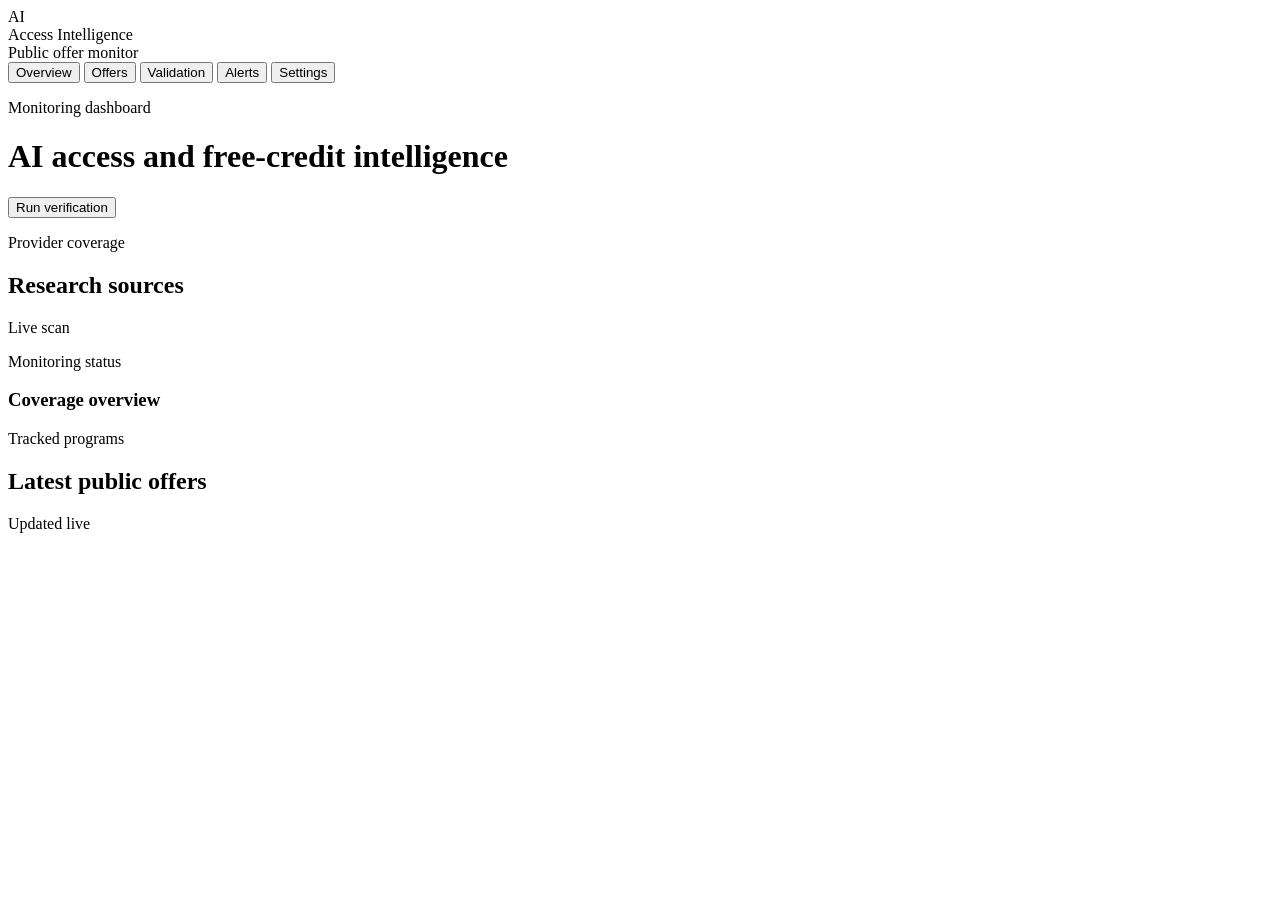
==== app/static/index.html @ 472e3c19 "Initial Verity MVP: research and verification dashboard" ====
<!DOCTYPE html>
<html lang="en">
  <head>
    <meta charset="UTF-8" />
    <meta name="viewport" content="width=device-width, initial-scale=1.0" />
    <title>Access Intelligence</title>
    <link rel="preconnect" href="https://fonts.googleapis.com">
    <link rel="preconnect" href="https://fonts.gstatic.com" crossorigin>
    <link href="https://fonts.googleapis.com/css2?family=Inter:wght@400;500;600;700;800&display=swap" rel="stylesheet">
    <link rel="stylesheet" href="/static/styles.css" />
  </head>
  <body>
    <div class="app-shell">
      <aside class="sidebar">
        <div class="brand-wrap">
          <div class="brand-mark">AI</div>
          <div>
            <div class="brand-name">Access Intelligence</div>
            <div class="brand-sub">Public offer monitor</div>
          </div>
        </div>

        <nav class="nav">
          <button class="nav-item active">Overview</button>
          <button class="nav-item">Offers</button>
          <button class="nav-item">Validation</button>
          <button class="nav-item">Alerts</button>
          <button class="nav-item">Settings</button>
        </nav>
      </aside>

      <main class="main-panel">
        <header class="topbar">
          <div>
            <p class="eyebrow">Monitoring dashboard</p>
            <h1>AI access and free-credit intelligence</h1>
          </div>
          <button class="primary-btn">Run verification</button>
        </header>

        <section class="stats-grid" id="statsGrid"></section>

        <section class="panel split-panel">
          <div>
            <div class="panel-head">
              <div>
                <p class="eyebrow">Provider coverage</p>
                <h2>Research sources</h2>
              </div>
              <span class="pill muted">Live scan</span>
            </div>
            <div id="providersGrid" class="providers-grid"></div>
          </div>

          <div class="research-card">
            <p class="eyebrow">Monitoring status</p>
            <h3 id="researchHeadline">Coverage overview</h3>
            <div id="researchSummary" class="research-summary"></div>
          </div>
        </section>

        <section class="panel">
          <div class="panel-head">
            <div>
              <p class="eyebrow">Tracked programs</p>
              <h2>Latest public offers</h2>
            </div>
            <span class="pill muted">Updated live</span>
          </div>
          <div id="offersGrid" class="offers-grid"></div>
        </section>
      </main>
    </div>

    <script src="/static/app.js"></script>
  </body>
</html>
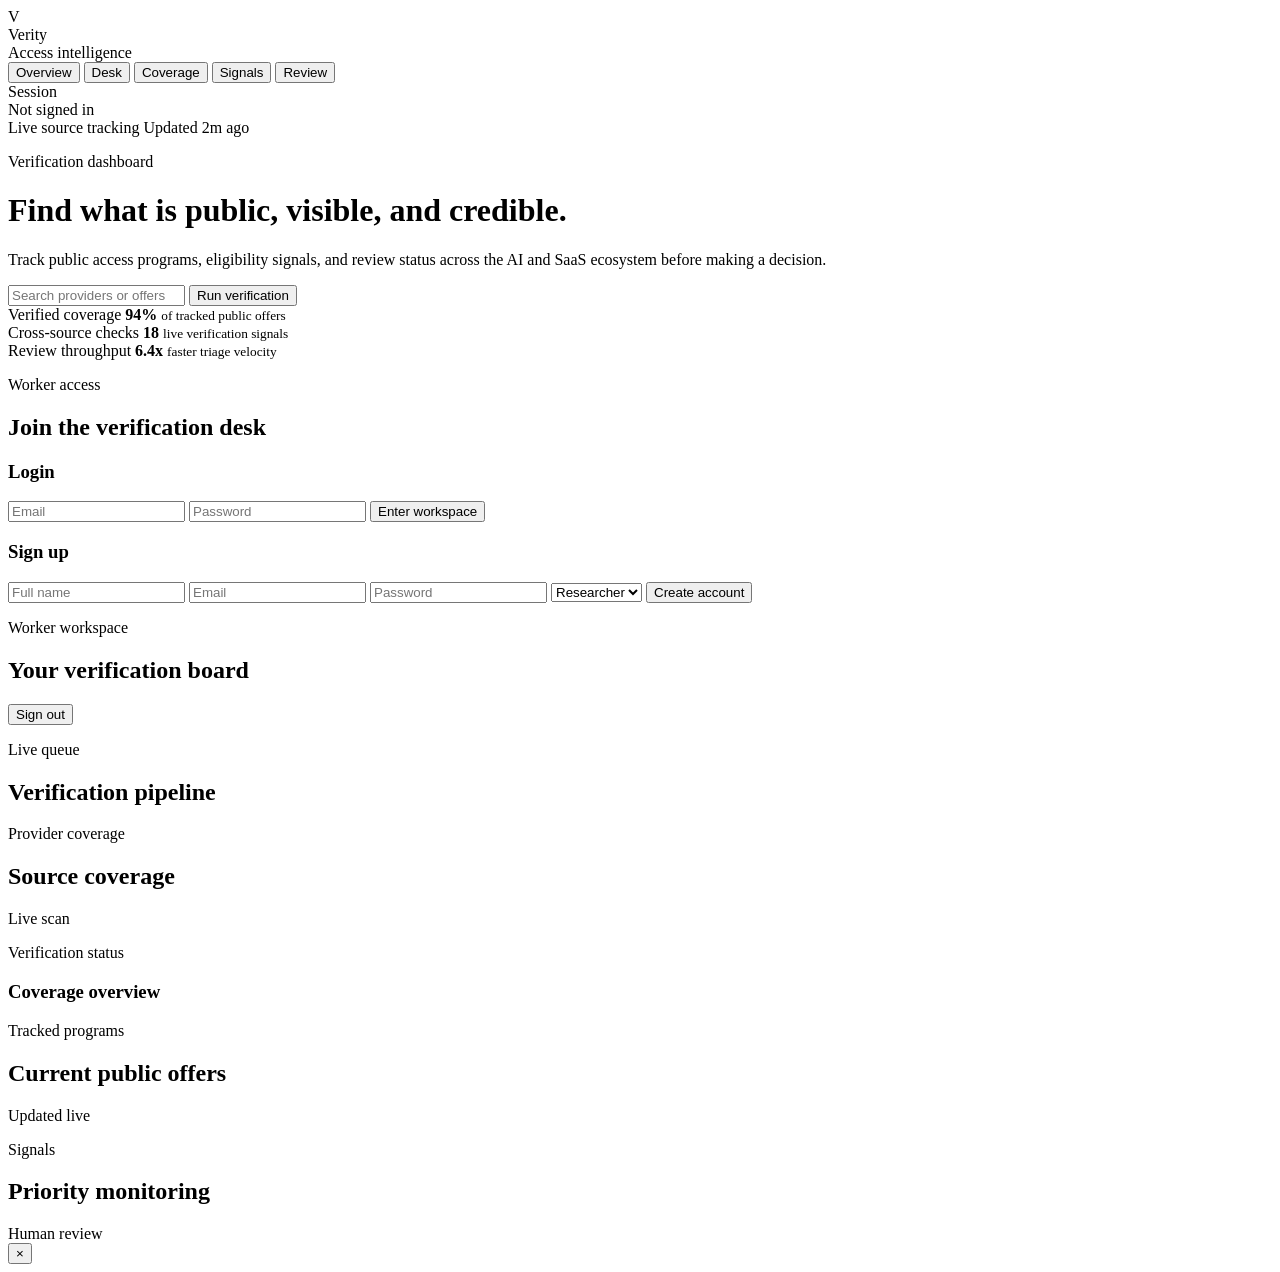
==== commit c980fd6e: "Advance Verity MVP with persistence, premium dashboard, and auth workflows" ====
--- a/app/static/index.html
+++ b/app/static/index.html
@@ -3,40 +3,127 @@
   <head>
     <meta charset="UTF-8" />
     <meta name="viewport" content="width=device-width, initial-scale=1.0" />
-    <title>Access Intelligence</title>
-    <link rel="preconnect" href="https://fonts.googleapis.com">
-    <link rel="preconnect" href="https://fonts.gstatic.com" crossorigin>
-    <link href="https://fonts.googleapis.com/css2?family=Inter:wght@400;500;600;700;800&display=swap" rel="stylesheet">
+    <title>Verity | Public Offer Intelligence</title>
+    <link rel="preconnect" href="https://fonts.googleapis.com" />
+    <link rel="preconnect" href="https://fonts.gstatic.com" crossorigin />
+    <link href="https://fonts.googleapis.com/css2?family=Inter:wght@400;500;600;700;800;900&display=swap" rel="stylesheet" />
     <link rel="stylesheet" href="/static/styles.css" />
   </head>
   <body>
     <div class="app-shell">
       <aside class="sidebar">
         <div class="brand-wrap">
-          <div class="brand-mark">AI</div>
+          <div class="brand-mark">V</div>
           <div>
-            <div class="brand-name">Access Intelligence</div>
-            <div class="brand-sub">Public offer monitor</div>
+            <div class="brand-name">Verity</div>
+            <div class="brand-sub">Access intelligence</div>
           </div>
         </div>
 
-        <nav class="nav">
+        <nav class="nav" aria-label="Sidebar navigation">
           <button class="nav-item active">Overview</button>
-          <button class="nav-item">Offers</button>
-          <button class="nav-item">Validation</button>
-          <button class="nav-item">Alerts</button>
-          <button class="nav-item">Settings</button>
+          <button class="nav-item">Desk</button>
+          <button class="nav-item">Coverage</button>
+          <button class="nav-item">Signals</button>
+          <button class="nav-item">Review</button>
         </nav>
+
+        <div id="authStatus" class="auth-status card-surface">
+          <div class="muted-label">Session</div>
+          <div class="status-pill offline">Not signed in</div>
+        </div>
       </aside>
 
       <main class="main-panel">
         <header class="topbar">
-          <div>
-            <p class="eyebrow">Monitoring dashboard</p>
-            <h1>AI access and free-credit intelligence</h1>
+          <div class="topbar-copy">
+            <div class="topbar-meta">
+              <span class="meta-badge">Live source tracking</span>
+              <span class="meta-badge subtle">Updated 2m ago</span>
+            </div>
+            <p class="eyebrow">Verification dashboard</p>
+            <h1>Find what is public, visible, and credible.</h1>
+            <p class="topbar-subtitle">Track public access programs, eligibility signals, and review status across the AI and SaaS ecosystem before making a decision.</p>
           </div>
-          <button class="primary-btn">Run verification</button>
+          <div class="top-actions">
+            <input id="searchInput" type="text" class="search-input" placeholder="Search providers or offers" />
+            <button id="runCheckBtn" class="primary-btn">Run verification</button>
+          </div>
         </header>
+
+        <section class="hero-strip" aria-label="Platform overview metrics">
+          <article class="hero-stat">
+            <span class="hero-label">Verified coverage</span>
+            <strong>94%</strong>
+            <small>of tracked public offers</small>
+          </article>
+          <article class="hero-stat accent">
+            <span class="hero-label">Cross-source checks</span>
+            <strong>18</strong>
+            <small>live verification signals</small>
+          </article>
+          <article class="hero-stat">
+            <span class="hero-label">Review throughput</span>
+            <strong>6.4x</strong>
+            <small>faster triage velocity</small>
+          </article>
+        </section>
+
+        <section id="authPanel" class="panel auth-panel">
+          <div class="panel-head">
+            <div>
+              <p class="eyebrow">Worker access</p>
+              <h2>Join the verification desk</h2>
+            </div>
+          </div>
+
+          <div class="auth-grid">
+            <form id="loginForm" class="auth-form">
+              <h3>Login</h3>
+              <input type="email" name="email" placeholder="Email" required />
+              <input type="password" name="password" placeholder="Password" required />
+              <button type="submit" class="primary-btn">Enter workspace</button>
+            </form>
+
+            <form id="signupForm" class="auth-form">
+              <h3>Sign up</h3>
+              <input type="text" name="name" placeholder="Full name" required />
+              <input type="email" name="email" placeholder="Email" required />
+              <input type="password" name="password" placeholder="Password" required />
+              <select name="role">
+                <option value="researcher">Researcher</option>
+                <option value="reviewer">Reviewer</option>
+                <option value="analyst">Analyst</option>
+              </select>
+              <button type="submit" class="secondary-btn">Create account</button>
+            </form>
+          </div>
+        </section>
+
+        <section id="workspacePanel" class="workspace-shell hidden">
+          <div class="panel workspace-overview">
+            <div class="panel-head">
+              <div>
+                <p class="eyebrow">Worker workspace</p>
+                <h2 id="workerTitle">Your verification board</h2>
+              </div>
+              <button id="signOutBtn" class="ghost-btn">Sign out</button>
+            </div>
+            <div id="workspaceSummary" class="workspace-summary"></div>
+          </div>
+
+          <div class="panel tasks-panel">
+            <div class="panel-head">
+              <div>
+                <p class="eyebrow">Live queue</p>
+                <h2>Verification pipeline</h2>
+              </div>
+            </div>
+            <div id="taskList" class="task-list"></div>
+          </div>
+        </section>
+
+        <section id="insightsGrid" class="insights-grid"></section>
 
         <section class="stats-grid" id="statsGrid"></section>
 
@@ -45,7 +132,7 @@
             <div class="panel-head">
               <div>
                 <p class="eyebrow">Provider coverage</p>
-                <h2>Research sources</h2>
+                <h2>Source coverage</h2>
               </div>
               <span class="pill muted">Live scan</span>
             </div>
@@ -53,7 +140,7 @@
           </div>
 
           <div class="research-card">
-            <p class="eyebrow">Monitoring status</p>
+            <p class="eyebrow">Verification status</p>
             <h3 id="researchHeadline">Coverage overview</h3>
             <div id="researchSummary" class="research-summary"></div>
           </div>
@@ -63,14 +150,35 @@
           <div class="panel-head">
             <div>
               <p class="eyebrow">Tracked programs</p>
-              <h2>Latest public offers</h2>
+              <h2>Current public offers</h2>
             </div>
             <span class="pill muted">Updated live</span>
           </div>
           <div id="offersGrid" class="offers-grid"></div>
         </section>
+
+        <section class="panel alerts-panel">
+          <div class="panel-head">
+            <div>
+              <p class="eyebrow">Signals</p>
+              <h2>Priority monitoring</h2>
+            </div>
+            <span class="pill muted">Human review</span>
+          </div>
+          <div id="alertsGrid" class="alerts-grid"></div>
+        </section>
       </main>
     </div>
+
+    <div id="providerModal" class="modal hidden" aria-hidden="true">
+      <div class="modal-backdrop" data-close="true"></div>
+      <div class="modal-card" role="dialog" aria-modal="true" aria-labelledby="providerModalTitle">
+        <button type="button" class="modal-close" aria-label="Close provider detail">×</button>
+        <div id="providerModalContent"></div>
+      </div>
+    </div>
+
+    <div id="toast" class="toast hidden" aria-live="polite"></div>
 
     <script src="/static/app.js"></script>
   </body>
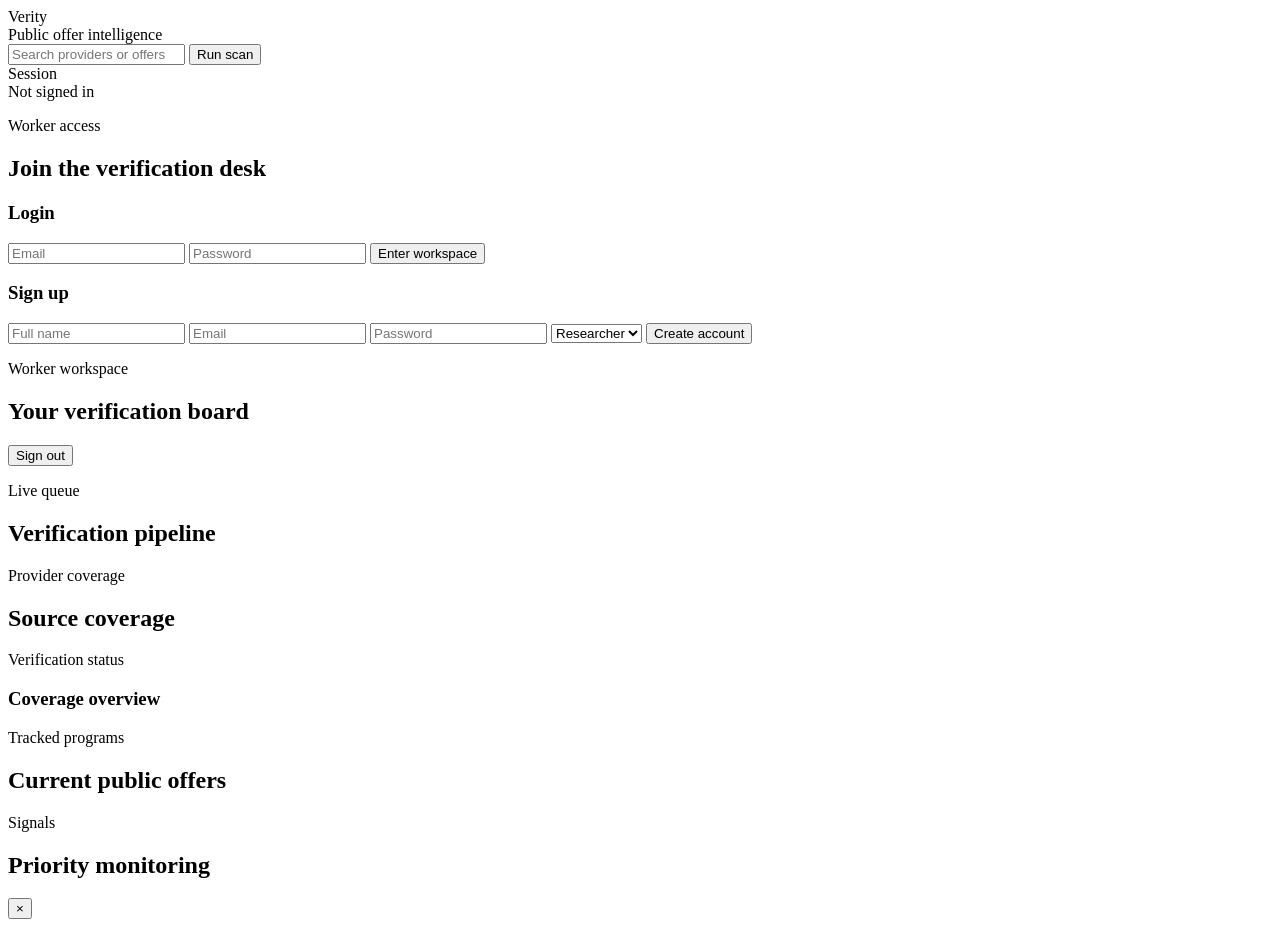
==== commit 83de67b5: "Port premium operator console design into live app" ====
--- a/app/static/index.html
+++ b/app/static/index.html
@@ -6,173 +6,121 @@
     <title>Verity | Public Offer Intelligence</title>
     <link rel="preconnect" href="https://fonts.googleapis.com" />
     <link rel="preconnect" href="https://fonts.gstatic.com" crossorigin />
-    <link href="https://fonts.googleapis.com/css2?family=Inter:wght@400;500;600;700;800;900&display=swap" rel="stylesheet" />
+    <link href="https://fonts.googleapis.com/css2?family=Inter:wght@400;500;600;700&display=swap" rel="stylesheet" />
     <link rel="stylesheet" href="/static/styles.css" />
   </head>
   <body>
-    <div class="app-shell">
-      <aside class="sidebar">
-        <div class="brand-wrap">
-          <div class="brand-mark">V</div>
-          <div>
-            <div class="brand-name">Verity</div>
-            <div class="brand-sub">Access intelligence</div>
-          </div>
+    <div class="console">
+      <header class="top-bar">
+        <div class="brand">
+          <div class="brand-mark">Verity</div>
+          <div class="brand-sub">Public offer intelligence</div>
         </div>
-
-        <nav class="nav" aria-label="Sidebar navigation">
-          <button class="nav-item active">Overview</button>
-          <button class="nav-item">Desk</button>
-          <button class="nav-item">Coverage</button>
-          <button class="nav-item">Signals</button>
-          <button class="nav-item">Review</button>
-        </nav>
-
-        <div id="authStatus" class="auth-status card-surface">
+        <div class="top-actions">
+          <input id="searchInput" class="search" type="text" placeholder="Search providers or offers" />
+          <button id="runCheckBtn" class="btn btn-primary">Run scan</button>
+        </div>
+        <div id="authStatus" class="auth-status">
           <div class="muted-label">Session</div>
           <div class="status-pill offline">Not signed in</div>
         </div>
-      </aside>
+      </header>
 
-      <main class="main-panel">
-        <header class="topbar">
-          <div class="topbar-copy">
-            <div class="topbar-meta">
-              <span class="meta-badge">Live source tracking</span>
-              <span class="meta-badge subtle">Updated 2m ago</span>
-            </div>
-            <p class="eyebrow">Verification dashboard</p>
-            <h1>Find what is public, visible, and credible.</h1>
-            <p class="topbar-subtitle">Track public access programs, eligibility signals, and review status across the AI and SaaS ecosystem before making a decision.</p>
+      <section id="authPanel" class="panel auth-panel">
+        <div class="panel-head">
+          <div>
+            <p class="eyebrow">Worker access</p>
+            <h2>Join the verification desk</h2>
           </div>
-          <div class="top-actions">
-            <input id="searchInput" type="text" class="search-input" placeholder="Search providers or offers" />
-            <button id="runCheckBtn" class="primary-btn">Run verification</button>
-          </div>
-        </header>
+        </div>
+        <div class="auth-grid">
+          <form id="loginForm" class="auth-form">
+            <h3>Login</h3>
+            <input type="email" name="email" placeholder="Email" required />
+            <input type="password" name="password" placeholder="Password" required />
+            <button type="submit" class="btn btn-primary">Enter workspace</button>
+          </form>
+          <form id="signupForm" class="auth-form">
+            <h3>Sign up</h3>
+            <input type="text" name="name" placeholder="Full name" required />
+            <input type="email" name="email" placeholder="Email" required />
+            <input type="password" name="password" placeholder="Password" required />
+            <select name="role">
+              <option value="researcher">Researcher</option>
+              <option value="reviewer">Reviewer</option>
+              <option value="analyst">Analyst</option>
+            </select>
+            <button type="submit" class="btn btn-secondary">Create account</button>
+          </form>
+        </div>
+      </section>
 
-        <section class="hero-strip" aria-label="Platform overview metrics">
-          <article class="hero-stat">
-            <span class="hero-label">Verified coverage</span>
-            <strong>94%</strong>
-            <small>of tracked public offers</small>
-          </article>
-          <article class="hero-stat accent">
-            <span class="hero-label">Cross-source checks</span>
-            <strong>18</strong>
-            <small>live verification signals</small>
-          </article>
-          <article class="hero-stat">
-            <span class="hero-label">Review throughput</span>
-            <strong>6.4x</strong>
-            <small>faster triage velocity</small>
-          </article>
-        </section>
-
-        <section id="authPanel" class="panel auth-panel">
+      <section id="workspacePanel" class="workspace-shell hidden">
+        <div class="panel workspace-overview">
           <div class="panel-head">
             <div>
-              <p class="eyebrow">Worker access</p>
-              <h2>Join the verification desk</h2>
+              <p class="eyebrow">Worker workspace</p>
+              <h2 id="workerTitle">Your verification board</h2>
+            </div>
+            <button id="signOutBtn" class="btn btn-ghost">Sign out</button>
+          </div>
+          <div id="workspaceSummary" class="workspace-summary"></div>
+        </div>
+        <div class="panel tasks-panel">
+          <div class="panel-head">
+            <div>
+              <p class="eyebrow">Live queue</p>
+              <h2>Verification pipeline</h2>
             </div>
           </div>
+          <div id="taskList" class="task-list"></div>
+        </div>
+      </section>
 
-          <div class="auth-grid">
-            <form id="loginForm" class="auth-form">
-              <h3>Login</h3>
-              <input type="email" name="email" placeholder="Email" required />
-              <input type="password" name="password" placeholder="Password" required />
-              <button type="submit" class="primary-btn">Enter workspace</button>
-            </form>
+      <section id="insightsGrid" class="insights-grid"></section>
+      <section id="statsGrid" class="stats-grid"></section>
 
-            <form id="signupForm" class="auth-form">
-              <h3>Sign up</h3>
-              <input type="text" name="name" placeholder="Full name" required />
-              <input type="email" name="email" placeholder="Email" required />
-              <input type="password" name="password" placeholder="Password" required />
-              <select name="role">
-                <option value="researcher">Researcher</option>
-                <option value="reviewer">Reviewer</option>
-                <option value="analyst">Analyst</option>
-              </select>
-              <button type="submit" class="secondary-btn">Create account</button>
-            </form>
-          </div>
-        </section>
-
-        <section id="workspacePanel" class="workspace-shell hidden">
-          <div class="panel workspace-overview">
-            <div class="panel-head">
-              <div>
-                <p class="eyebrow">Worker workspace</p>
-                <h2 id="workerTitle">Your verification board</h2>
-              </div>
-              <button id="signOutBtn" class="ghost-btn">Sign out</button>
-            </div>
-            <div id="workspaceSummary" class="workspace-summary"></div>
-          </div>
-
-          <div class="panel tasks-panel">
-            <div class="panel-head">
-              <div>
-                <p class="eyebrow">Live queue</p>
-                <h2>Verification pipeline</h2>
-              </div>
-            </div>
-            <div id="taskList" class="task-list"></div>
-          </div>
-        </section>
-
-        <section id="insightsGrid" class="insights-grid"></section>
-
-        <section class="stats-grid" id="statsGrid"></section>
-
-        <section class="panel split-panel">
-          <div>
-            <div class="panel-head">
-              <div>
-                <p class="eyebrow">Provider coverage</p>
-                <h2>Source coverage</h2>
-              </div>
-              <span class="pill muted">Live scan</span>
-            </div>
-            <div id="providersGrid" class="providers-grid"></div>
-          </div>
-
-          <div class="research-card">
-            <p class="eyebrow">Verification status</p>
-            <h3 id="researchHeadline">Coverage overview</h3>
-            <div id="researchSummary" class="research-summary"></div>
-          </div>
-        </section>
-
-        <section class="panel">
+      <section class="panel split-panel">
+        <div>
           <div class="panel-head">
             <div>
-              <p class="eyebrow">Tracked programs</p>
-              <h2>Current public offers</h2>
+              <p class="eyebrow">Provider coverage</p>
+              <h2>Source coverage</h2>
             </div>
-            <span class="pill muted">Updated live</span>
           </div>
-          <div id="offersGrid" class="offers-grid"></div>
-        </section>
+          <div id="providersGrid" class="providers-grid"></div>
+        </div>
+        <div class="research-card">
+          <p class="eyebrow">Verification status</p>
+          <h3>Coverage overview</h3>
+          <div id="researchSummary" class="research-summary"></div>
+        </div>
+      </section>
 
-        <section class="panel alerts-panel">
-          <div class="panel-head">
-            <div>
-              <p class="eyebrow">Signals</p>
-              <h2>Priority monitoring</h2>
-            </div>
-            <span class="pill muted">Human review</span>
+      <section class="panel">
+        <div class="panel-head">
+          <div>
+            <p class="eyebrow">Tracked programs</p>
+            <h2>Current public offers</h2>
           </div>
-          <div id="alertsGrid" class="alerts-grid"></div>
-        </section>
-      </main>
+        </div>
+        <div id="offersGrid" class="offers-grid"></div>
+      </section>
+
+      <section class="panel alerts-panel">
+        <div class="panel-head">
+          <div>
+            <p class="eyebrow">Signals</p>
+            <h2>Priority monitoring</h2>
+          </div>
+        </div>
+        <div id="alertsGrid" class="alerts-grid"></div>
+      </section>
     </div>
 
     <div id="providerModal" class="modal hidden" aria-hidden="true">
       <div class="modal-backdrop" data-close="true"></div>
-      <div class="modal-card" role="dialog" aria-modal="true" aria-labelledby="providerModalTitle">
+      <div class="modal-card" role="dialog" aria-modal="true">
         <button type="button" class="modal-close" aria-label="Close provider detail">×</button>
         <div id="providerModalContent"></div>
       </div>
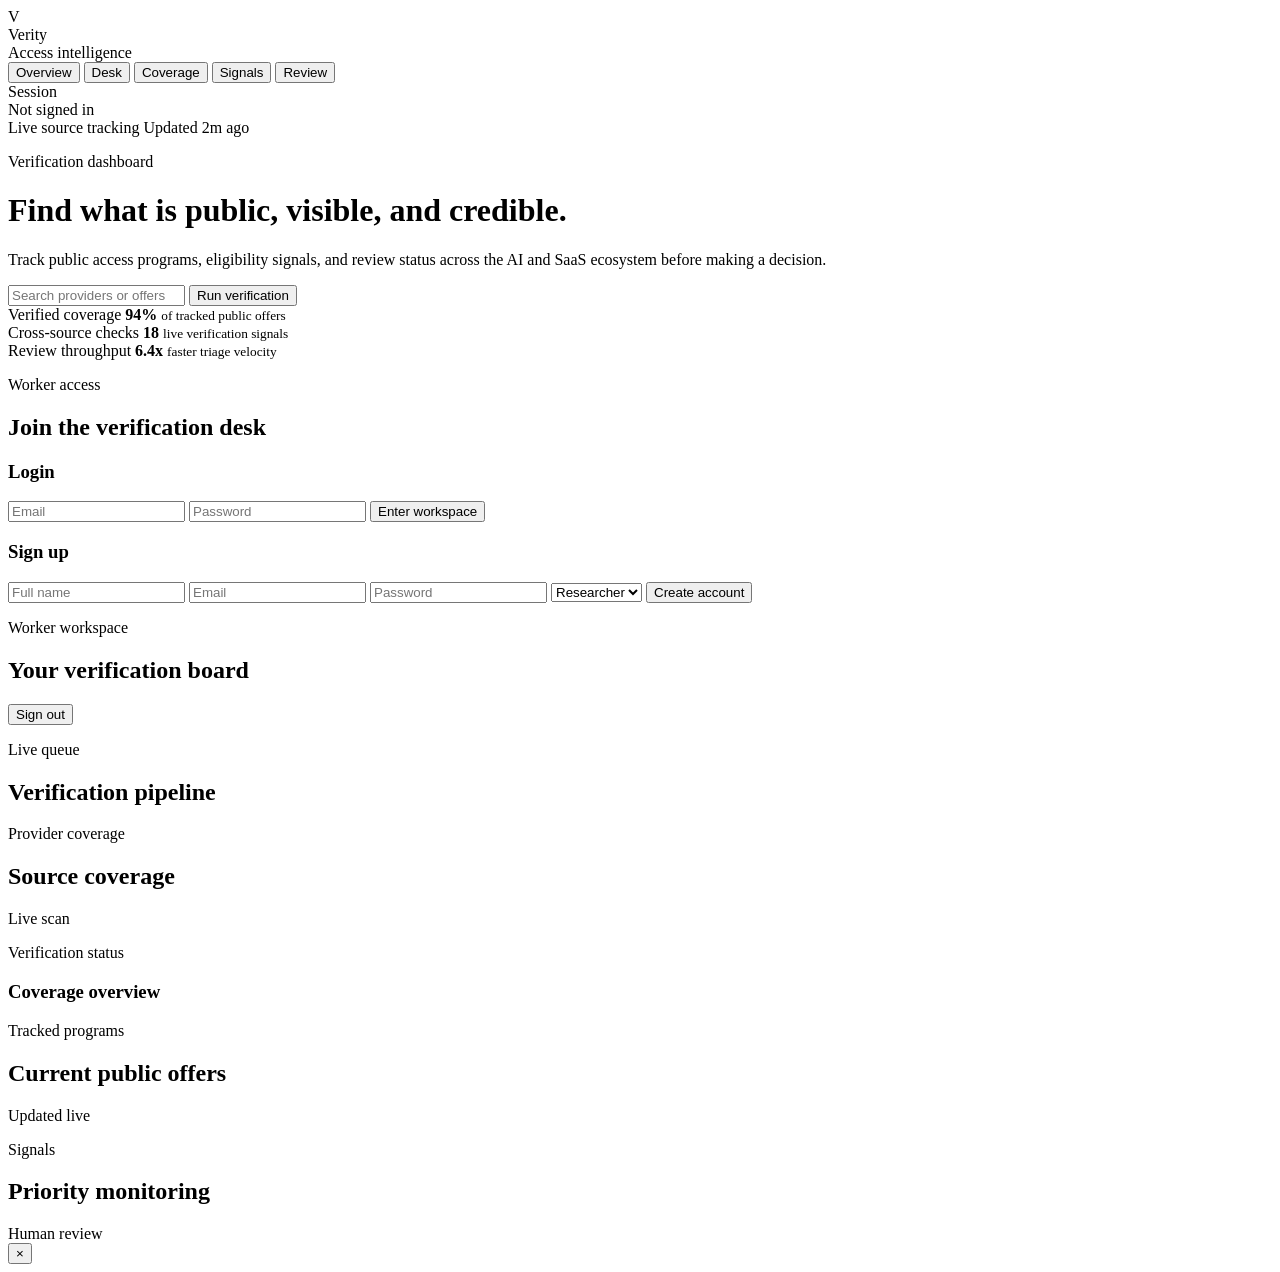
==== commit 7da24e80: "Restore stable dashboard layout" ====
--- a/app/static/index.html
+++ b/app/static/index.html
@@ -6,121 +6,173 @@
     <title>Verity | Public Offer Intelligence</title>
     <link rel="preconnect" href="https://fonts.googleapis.com" />
     <link rel="preconnect" href="https://fonts.gstatic.com" crossorigin />
-    <link href="https://fonts.googleapis.com/css2?family=Inter:wght@400;500;600;700&display=swap" rel="stylesheet" />
+    <link href="https://fonts.googleapis.com/css2?family=Inter:wght@400;500;600;700;800;900&display=swap" rel="stylesheet" />
     <link rel="stylesheet" href="/static/styles.css" />
   </head>
   <body>
-    <div class="console">
-      <header class="top-bar">
-        <div class="brand">
-          <div class="brand-mark">Verity</div>
-          <div class="brand-sub">Public offer intelligence</div>
+    <div class="app-shell">
+      <aside class="sidebar">
+        <div class="brand-wrap">
+          <div class="brand-mark">V</div>
+          <div>
+            <div class="brand-name">Verity</div>
+            <div class="brand-sub">Access intelligence</div>
+          </div>
         </div>
-        <div class="top-actions">
-          <input id="searchInput" class="search" type="text" placeholder="Search providers or offers" />
-          <button id="runCheckBtn" class="btn btn-primary">Run scan</button>
-        </div>
-        <div id="authStatus" class="auth-status">
+
+        <nav class="nav" aria-label="Sidebar navigation">
+          <button class="nav-item active">Overview</button>
+          <button class="nav-item">Desk</button>
+          <button class="nav-item">Coverage</button>
+          <button class="nav-item">Signals</button>
+          <button class="nav-item">Review</button>
+        </nav>
+
+        <div id="authStatus" class="auth-status card-surface">
           <div class="muted-label">Session</div>
           <div class="status-pill offline">Not signed in</div>
         </div>
-      </header>
+      </aside>
 
-      <section id="authPanel" class="panel auth-panel">
-        <div class="panel-head">
-          <div>
-            <p class="eyebrow">Worker access</p>
-            <h2>Join the verification desk</h2>
+      <main class="main-panel">
+        <header class="topbar">
+          <div class="topbar-copy">
+            <div class="topbar-meta">
+              <span class="meta-badge">Live source tracking</span>
+              <span class="meta-badge subtle">Updated 2m ago</span>
+            </div>
+            <p class="eyebrow">Verification dashboard</p>
+            <h1>Find what is public, visible, and credible.</h1>
+            <p class="topbar-subtitle">Track public access programs, eligibility signals, and review status across the AI and SaaS ecosystem before making a decision.</p>
           </div>
-        </div>
-        <div class="auth-grid">
-          <form id="loginForm" class="auth-form">
-            <h3>Login</h3>
-            <input type="email" name="email" placeholder="Email" required />
-            <input type="password" name="password" placeholder="Password" required />
-            <button type="submit" class="btn btn-primary">Enter workspace</button>
-          </form>
-          <form id="signupForm" class="auth-form">
-            <h3>Sign up</h3>
-            <input type="text" name="name" placeholder="Full name" required />
-            <input type="email" name="email" placeholder="Email" required />
-            <input type="password" name="password" placeholder="Password" required />
-            <select name="role">
-              <option value="researcher">Researcher</option>
-              <option value="reviewer">Reviewer</option>
-              <option value="analyst">Analyst</option>
-            </select>
-            <button type="submit" class="btn btn-secondary">Create account</button>
-          </form>
-        </div>
-      </section>
+          <div class="top-actions">
+            <input id="searchInput" type="text" class="search-input" placeholder="Search providers or offers" />
+            <button id="runCheckBtn" class="primary-btn">Run verification</button>
+          </div>
+        </header>
 
-      <section id="workspacePanel" class="workspace-shell hidden">
-        <div class="panel workspace-overview">
+        <section class="hero-strip" aria-label="Platform overview metrics">
+          <article class="hero-stat">
+            <span class="hero-label">Verified coverage</span>
+            <strong>94%</strong>
+            <small>of tracked public offers</small>
+          </article>
+          <article class="hero-stat accent">
+            <span class="hero-label">Cross-source checks</span>
+            <strong>18</strong>
+            <small>live verification signals</small>
+          </article>
+          <article class="hero-stat">
+            <span class="hero-label">Review throughput</span>
+            <strong>6.4x</strong>
+            <small>faster triage velocity</small>
+          </article>
+        </section>
+
+        <section id="authPanel" class="panel auth-panel">
           <div class="panel-head">
             <div>
-              <p class="eyebrow">Worker workspace</p>
-              <h2 id="workerTitle">Your verification board</h2>
+              <p class="eyebrow">Worker access</p>
+              <h2>Join the verification desk</h2>
             </div>
-            <button id="signOutBtn" class="btn btn-ghost">Sign out</button>
           </div>
-          <div id="workspaceSummary" class="workspace-summary"></div>
-        </div>
-        <div class="panel tasks-panel">
+
+          <div class="auth-grid">
+            <form id="loginForm" class="auth-form">
+              <h3>Login</h3>
+              <input type="email" name="email" placeholder="Email" required />
+              <input type="password" name="password" placeholder="Password" required />
+              <button type="submit" class="primary-btn">Enter workspace</button>
+            </form>
+
+            <form id="signupForm" class="auth-form">
+              <h3>Sign up</h3>
+              <input type="text" name="name" placeholder="Full name" required />
+              <input type="email" name="email" placeholder="Email" required />
+              <input type="password" name="password" placeholder="Password" required />
+              <select name="role">
+                <option value="researcher">Researcher</option>
+                <option value="reviewer">Reviewer</option>
+                <option value="analyst">Analyst</option>
+              </select>
+              <button type="submit" class="secondary-btn">Create account</button>
+            </form>
+          </div>
+        </section>
+
+        <section id="workspacePanel" class="workspace-shell hidden">
+          <div class="panel workspace-overview">
+            <div class="panel-head">
+              <div>
+                <p class="eyebrow">Worker workspace</p>
+                <h2 id="workerTitle">Your verification board</h2>
+              </div>
+              <button id="signOutBtn" class="ghost-btn">Sign out</button>
+            </div>
+            <div id="workspaceSummary" class="workspace-summary"></div>
+          </div>
+
+          <div class="panel tasks-panel">
+            <div class="panel-head">
+              <div>
+                <p class="eyebrow">Live queue</p>
+                <h2>Verification pipeline</h2>
+              </div>
+            </div>
+            <div id="taskList" class="task-list"></div>
+          </div>
+        </section>
+
+        <section id="insightsGrid" class="insights-grid"></section>
+
+        <section class="stats-grid" id="statsGrid"></section>
+
+        <section class="panel split-panel">
+          <div>
+            <div class="panel-head">
+              <div>
+                <p class="eyebrow">Provider coverage</p>
+                <h2>Source coverage</h2>
+              </div>
+              <span class="pill muted">Live scan</span>
+            </div>
+            <div id="providersGrid" class="providers-grid"></div>
+          </div>
+
+          <div class="research-card">
+            <p class="eyebrow">Verification status</p>
+            <h3 id="researchHeadline">Coverage overview</h3>
+            <div id="researchSummary" class="research-summary"></div>
+          </div>
+        </section>
+
+        <section class="panel">
           <div class="panel-head">
             <div>
-              <p class="eyebrow">Live queue</p>
-              <h2>Verification pipeline</h2>
+              <p class="eyebrow">Tracked programs</p>
+              <h2>Current public offers</h2>
             </div>
+            <span class="pill muted">Updated live</span>
           </div>
-          <div id="taskList" class="task-list"></div>
-        </div>
-      </section>
+          <div id="offersGrid" class="offers-grid"></div>
+        </section>
 
-      <section id="insightsGrid" class="insights-grid"></section>
-      <section id="statsGrid" class="stats-grid"></section>
-
-      <section class="panel split-panel">
-        <div>
+        <section class="panel alerts-panel">
           <div class="panel-head">
             <div>
-              <p class="eyebrow">Provider coverage</p>
-              <h2>Source coverage</h2>
+              <p class="eyebrow">Signals</p>
+              <h2>Priority monitoring</h2>
             </div>
+            <span class="pill muted">Human review</span>
           </div>
-          <div id="providersGrid" class="providers-grid"></div>
-        </div>
-        <div class="research-card">
-          <p class="eyebrow">Verification status</p>
-          <h3>Coverage overview</h3>
-          <div id="researchSummary" class="research-summary"></div>
-        </div>
-      </section>
-
-      <section class="panel">
-        <div class="panel-head">
-          <div>
-            <p class="eyebrow">Tracked programs</p>
-            <h2>Current public offers</h2>
-          </div>
-        </div>
-        <div id="offersGrid" class="offers-grid"></div>
-      </section>
-
-      <section class="panel alerts-panel">
-        <div class="panel-head">
-          <div>
-            <p class="eyebrow">Signals</p>
-            <h2>Priority monitoring</h2>
-          </div>
-        </div>
-        <div id="alertsGrid" class="alerts-grid"></div>
-      </section>
+          <div id="alertsGrid" class="alerts-grid"></div>
+        </section>
+      </main>
     </div>
 
     <div id="providerModal" class="modal hidden" aria-hidden="true">
       <div class="modal-backdrop" data-close="true"></div>
-      <div class="modal-card" role="dialog" aria-modal="true">
+      <div class="modal-card" role="dialog" aria-modal="true" aria-labelledby="providerModalTitle">
         <button type="button" class="modal-close" aria-label="Close provider detail">×</button>
         <div id="providerModalContent"></div>
       </div>
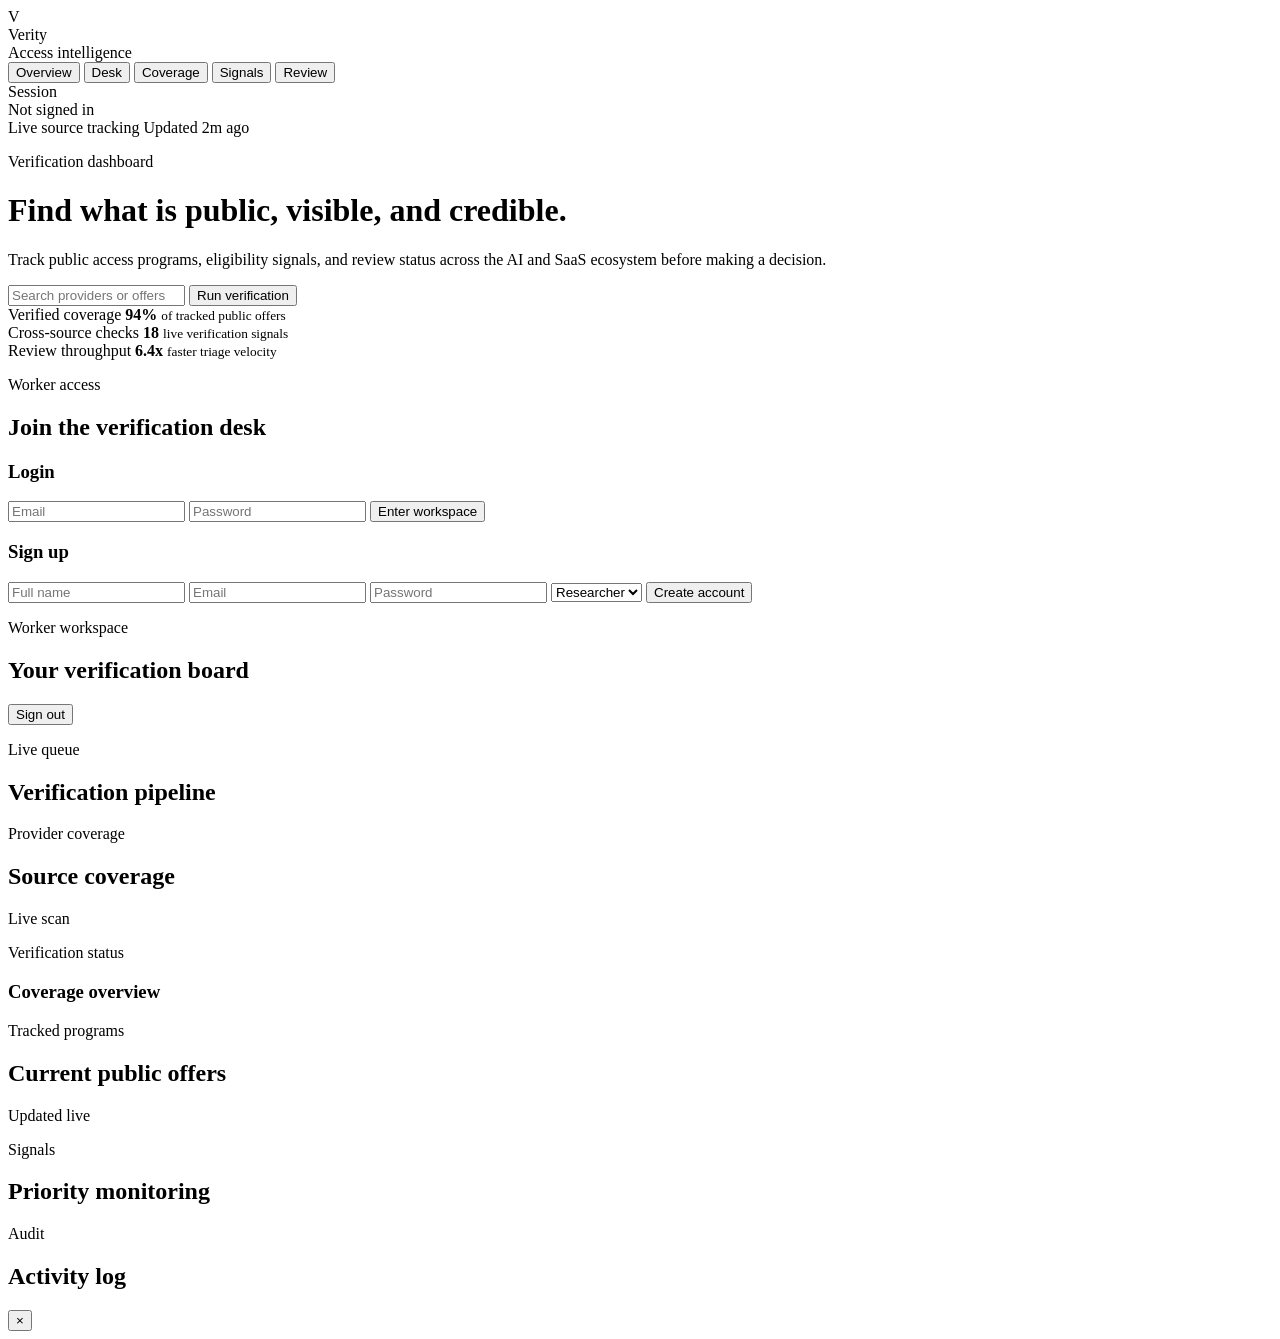
==== commit 6c6d6a46: "Add activity log section to dashboard" ====
--- a/app/static/index.html
+++ b/app/static/index.html
@@ -157,16 +157,25 @@
           <div id="offersGrid" class="offers-grid"></div>
         </section>
 
-        <section class="panel alerts-panel">
-          <div class="panel-head">
-            <div>
-              <p class="eyebrow">Signals</p>
-              <h2>Priority monitoring</h2>
-            </div>
-            <span class="pill muted">Human review</span>
+      <section class="panel alerts-panel">
+        <div class="panel-head">
+          <div>
+            <p class="eyebrow">Signals</p>
+            <h2>Priority monitoring</h2>
           </div>
-          <div id="alertsGrid" class="alerts-grid"></div>
-        </section>
+        </div>
+        <div id="alertsGrid" class="alerts-grid"></div>
+      </section>
+
+      <section class="panel">
+        <div class="panel-head">
+          <div>
+            <p class="eyebrow">Audit</p>
+            <h2>Activity log</h2>
+          </div>
+        </div>
+        <div id="logsGrid" class="alerts-grid"></div>
+      </section>
       </main>
     </div>
 
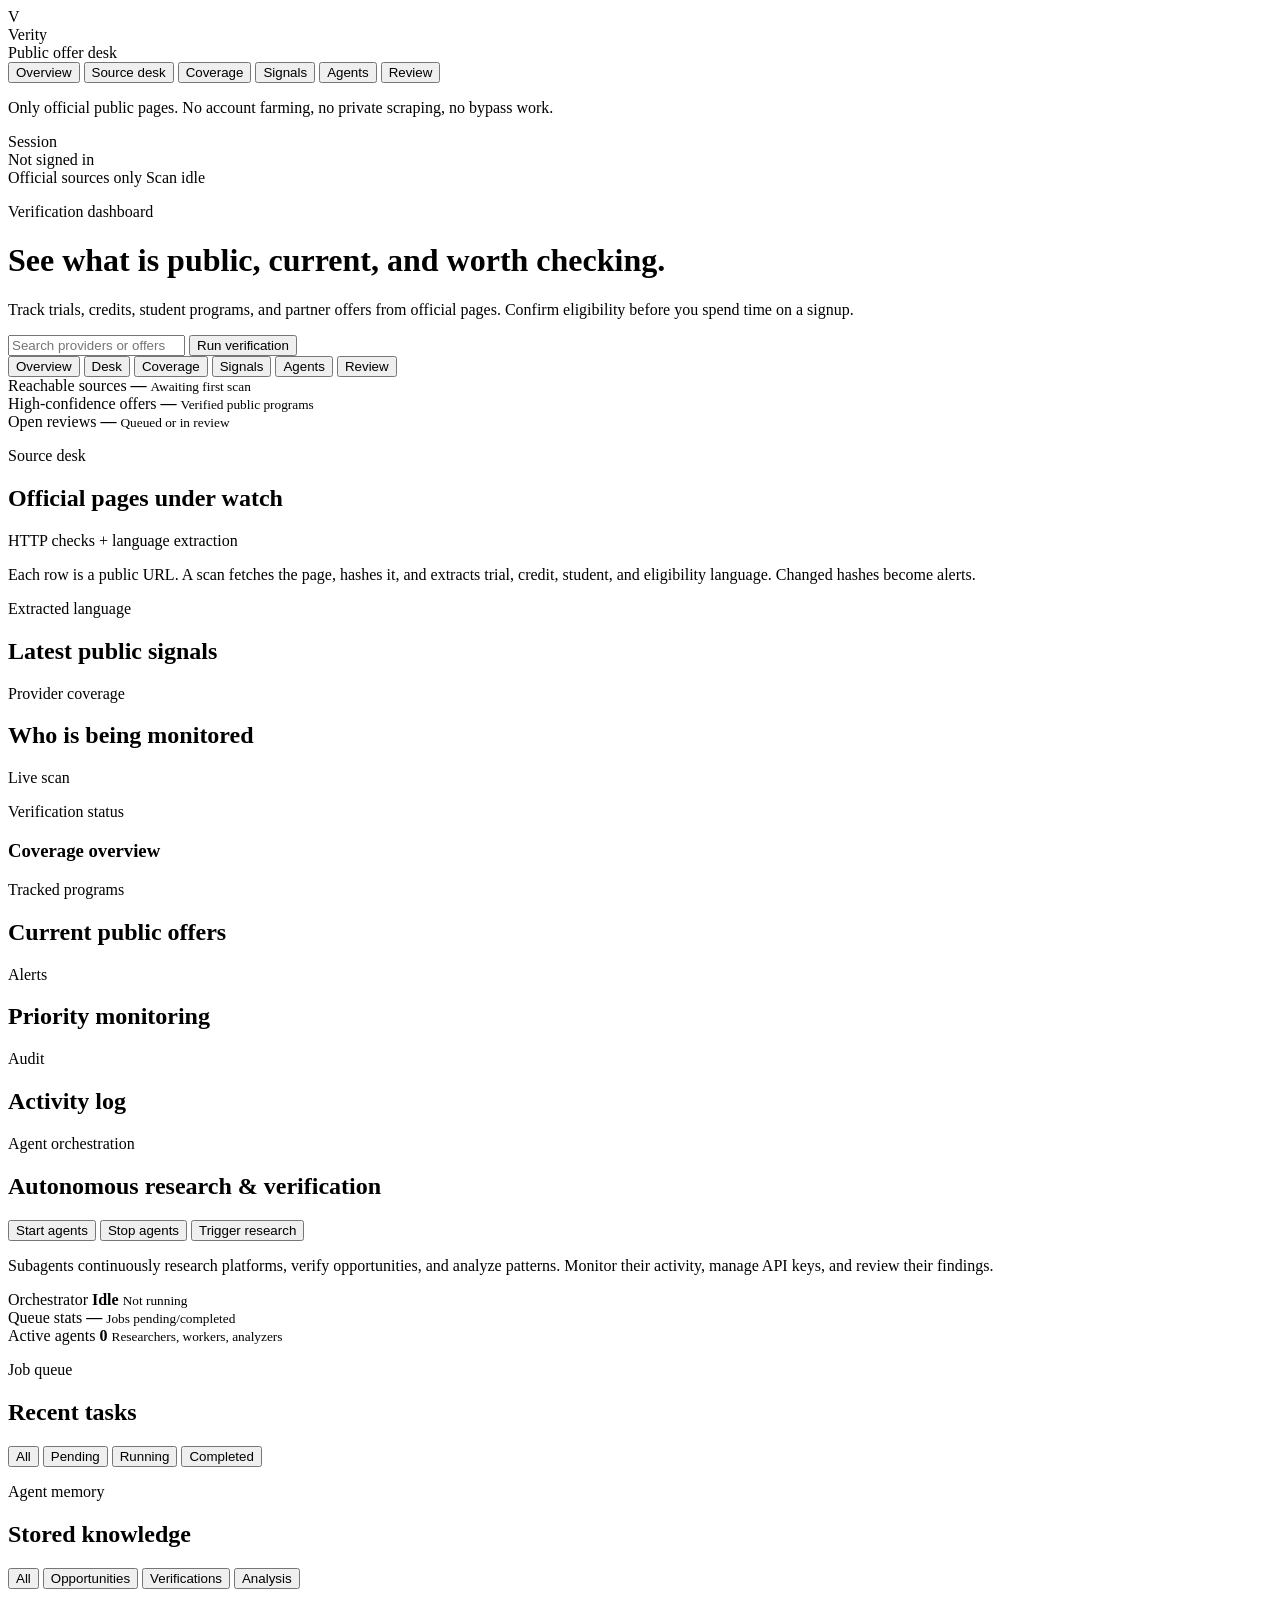
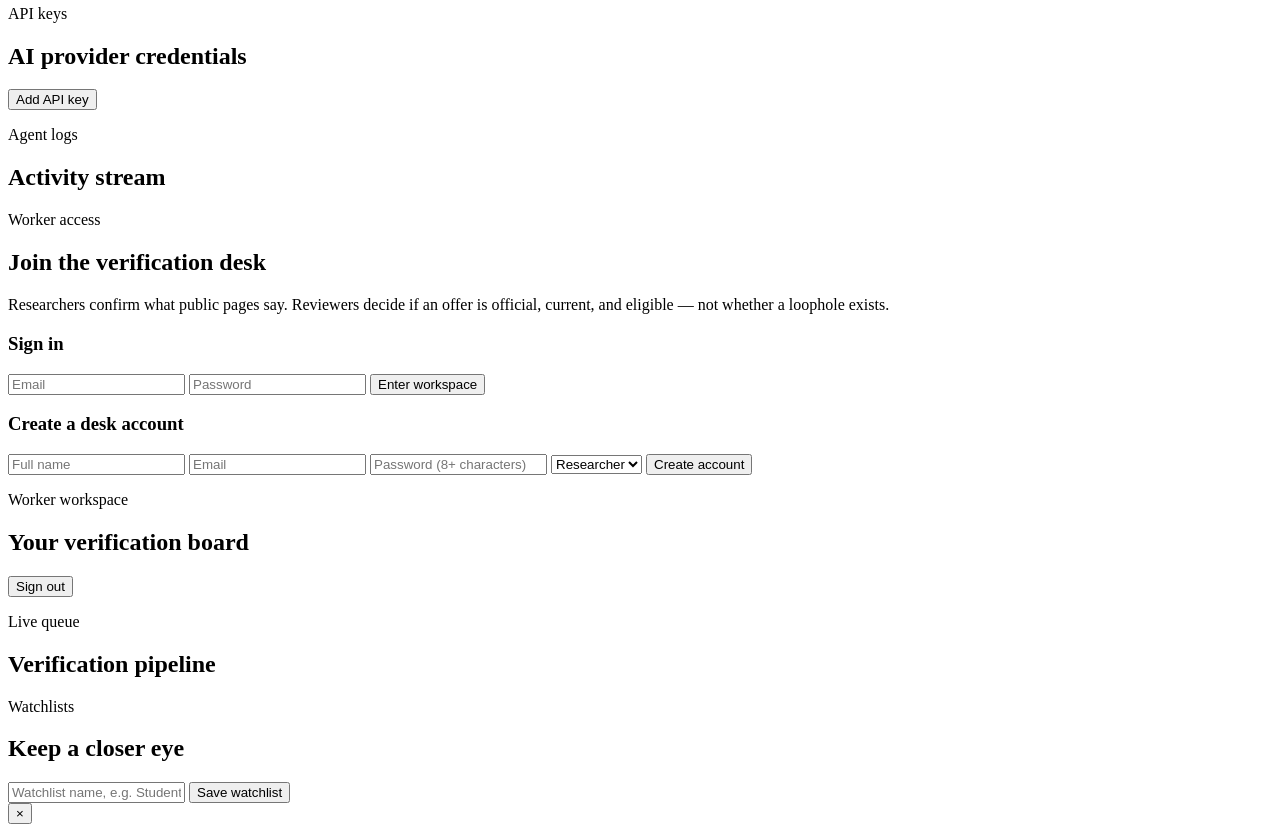
==== commit 2ed0e86c: "Add autonomous AI agent system for research and verification Major architectural upgrade introducing" ====
--- a/app/static/index.html
+++ b/app/static/index.html
@@ -3,10 +3,10 @@
   <head>
     <meta charset="UTF-8" />
     <meta name="viewport" content="width=device-width, initial-scale=1.0" />
-    <title>Verity | Public Offer Intelligence</title>
+    <title>Verity | Public offer intelligence</title>
     <link rel="preconnect" href="https://fonts.googleapis.com" />
     <link rel="preconnect" href="https://fonts.gstatic.com" crossorigin />
-    <link href="https://fonts.googleapis.com/css2?family=Inter:wght@400;500;600;700;800;900&display=swap" rel="stylesheet" />
+    <link href="https://fonts.googleapis.com/css2?family=Fraunces:opsz,wght@9..144,500;9..144,650&family=Source+Sans+3:wght@400;500;600;700&display=swap" rel="stylesheet" />
     <link rel="stylesheet" href="/static/styles.css" />
   </head>
   <body>
@@ -16,17 +16,20 @@
           <div class="brand-mark">V</div>
           <div>
             <div class="brand-name">Verity</div>
-            <div class="brand-sub">Access intelligence</div>
+            <div class="brand-sub">Public offer desk</div>
           </div>
         </div>
 
         <nav class="nav" aria-label="Sidebar navigation">
-          <button class="nav-item active">Overview</button>
-          <button class="nav-item">Desk</button>
-          <button class="nav-item">Coverage</button>
-          <button class="nav-item">Signals</button>
-          <button class="nav-item">Review</button>
+          <button class="nav-item active" data-view="overview">Overview</button>
+          <button class="nav-item" data-view="desk">Source desk</button>
+          <button class="nav-item" data-view="coverage">Coverage</button>
+          <button class="nav-item" data-view="signals">Signals</button>
+          <button class="nav-item" data-view="agents">Agents</button>
+          <button class="nav-item" data-view="review">Review</button>
         </nav>
+
+        <p class="sidebar-note">Only official public pages. No account farming, no private scraping, no bypass work.</p>
 
         <div id="authStatus" class="auth-status card-surface">
           <div class="muted-label">Session</div>
@@ -38,144 +41,278 @@
         <header class="topbar">
           <div class="topbar-copy">
             <div class="topbar-meta">
-              <span class="meta-badge">Live source tracking</span>
-              <span class="meta-badge subtle">Updated 2m ago</span>
+              <span class="meta-badge">Official sources only</span>
+              <span id="scanFreshness" class="meta-badge subtle">Scan idle</span>
             </div>
             <p class="eyebrow">Verification dashboard</p>
-            <h1>Find what is public, visible, and credible.</h1>
-            <p class="topbar-subtitle">Track public access programs, eligibility signals, and review status across the AI and SaaS ecosystem before making a decision.</p>
+            <h1>See what is public, current, and worth checking.</h1>
+            <p class="topbar-subtitle">Track trials, credits, student programs, and partner offers from official pages. Confirm eligibility before you spend time on a signup.</p>
           </div>
           <div class="top-actions">
-            <input id="searchInput" type="text" class="search-input" placeholder="Search providers or offers" />
+            <input id="searchInput" type="search" class="search-input" placeholder="Search providers or offers" />
             <button id="runCheckBtn" class="primary-btn">Run verification</button>
           </div>
         </header>
 
-        <section class="hero-strip" aria-label="Platform overview metrics">
+        <nav class="mobile-nav" aria-label="Mobile navigation">
+          <button class="nav-item active" data-view="overview">Overview</button>
+          <button class="nav-item" data-view="desk">Desk</button>
+          <button class="nav-item" data-view="coverage">Coverage</button>
+          <button class="nav-item" data-view="signals">Signals</button>
+          <button class="nav-item" data-view="agents">Agents</button>
+          <button class="nav-item" data-view="review">Review</button>
+        </nav>
+
+        <section class="hero-strip" aria-label="Live research metrics">
           <article class="hero-stat">
-            <span class="hero-label">Verified coverage</span>
-            <strong>94%</strong>
-            <small>of tracked public offers</small>
+            <span class="hero-label">Reachable sources</span>
+            <strong id="heroReachable">—</strong>
+            <small id="heroReachableNote">Awaiting first scan</small>
           </article>
           <article class="hero-stat accent">
-            <span class="hero-label">Cross-source checks</span>
-            <strong>18</strong>
-            <small>live verification signals</small>
+            <span class="hero-label">High-confidence offers</span>
+            <strong id="heroConfidence">—</strong>
+            <small>Verified public programs</small>
           </article>
           <article class="hero-stat">
-            <span class="hero-label">Review throughput</span>
-            <strong>6.4x</strong>
-            <small>faster triage velocity</small>
+            <span class="hero-label">Open reviews</span>
+            <strong id="heroQueue">—</strong>
+            <small>Queued or in review</small>
           </article>
         </section>
 
-        <section id="authPanel" class="panel auth-panel">
-          <div class="panel-head">
+        <section id="view-overview" class="view-section" data-view-panel="overview">
+          <section id="insightsGrid" class="insights-grid"></section>
+          <section class="stats-grid" id="statsGrid"></section>
+        </section>
+
+        <section id="view-desk" class="view-section hidden" data-view-panel="desk">
+          <section class="panel">
+            <div class="panel-head">
+              <div>
+                <p class="eyebrow">Source desk</p>
+                <h2>Official pages under watch</h2>
+              </div>
+              <span class="pill muted">HTTP checks + language extraction</span>
+            </div>
+            <p class="panel-lead">Each row is a public URL. A scan fetches the page, hashes it, and extracts trial, credit, student, and eligibility language. Changed hashes become alerts.</p>
+            <div id="sourcesTable" class="table-wrap"></div>
+          </section>
+          <section class="panel">
+            <div class="panel-head">
+              <div>
+                <p class="eyebrow">Extracted language</p>
+                <h2>Latest public signals</h2>
+              </div>
+            </div>
+            <div id="signalsGrid" class="alerts-grid"></div>
+          </section>
+        </section>
+
+        <section id="view-coverage" class="view-section hidden" data-view-panel="coverage">
+          <section class="panel split-panel">
             <div>
-              <p class="eyebrow">Worker access</p>
-              <h2>Join the verification desk</h2>
-            </div>
-          </div>
-
-          <div class="auth-grid">
-            <form id="loginForm" class="auth-form">
-              <h3>Login</h3>
-              <input type="email" name="email" placeholder="Email" required />
-              <input type="password" name="password" placeholder="Password" required />
-              <button type="submit" class="primary-btn">Enter workspace</button>
-            </form>
-
-            <form id="signupForm" class="auth-form">
-              <h3>Sign up</h3>
-              <input type="text" name="name" placeholder="Full name" required />
-              <input type="email" name="email" placeholder="Email" required />
-              <input type="password" name="password" placeholder="Password" required />
-              <select name="role">
-                <option value="researcher">Researcher</option>
-                <option value="reviewer">Reviewer</option>
-                <option value="analyst">Analyst</option>
-              </select>
-              <button type="submit" class="secondary-btn">Create account</button>
-            </form>
-          </div>
-        </section>
-
-        <section id="workspacePanel" class="workspace-shell hidden">
-          <div class="panel workspace-overview">
-            <div class="panel-head">
-              <div>
-                <p class="eyebrow">Worker workspace</p>
-                <h2 id="workerTitle">Your verification board</h2>
-              </div>
-              <button id="signOutBtn" class="ghost-btn">Sign out</button>
-            </div>
-            <div id="workspaceSummary" class="workspace-summary"></div>
-          </div>
-
-          <div class="panel tasks-panel">
-            <div class="panel-head">
-              <div>
-                <p class="eyebrow">Live queue</p>
-                <h2>Verification pipeline</h2>
-              </div>
-            </div>
-            <div id="taskList" class="task-list"></div>
-          </div>
-        </section>
-
-        <section id="insightsGrid" class="insights-grid"></section>
-
-        <section class="stats-grid" id="statsGrid"></section>
-
-        <section class="panel split-panel">
-          <div>
-            <div class="panel-head">
-              <div>
-                <p class="eyebrow">Provider coverage</p>
-                <h2>Source coverage</h2>
-              </div>
-              <span class="pill muted">Live scan</span>
-            </div>
-            <div id="providersGrid" class="providers-grid"></div>
-          </div>
-
-          <div class="research-card">
-            <p class="eyebrow">Verification status</p>
-            <h3 id="researchHeadline">Coverage overview</h3>
-            <div id="researchSummary" class="research-summary"></div>
-          </div>
-        </section>
-
-        <section class="panel">
-          <div class="panel-head">
-            <div>
-              <p class="eyebrow">Tracked programs</p>
-              <h2>Current public offers</h2>
-            </div>
-            <span class="pill muted">Updated live</span>
-          </div>
-          <div id="offersGrid" class="offers-grid"></div>
-        </section>
-
-      <section class="panel alerts-panel">
-        <div class="panel-head">
-          <div>
-            <p class="eyebrow">Signals</p>
-            <h2>Priority monitoring</h2>
-          </div>
-        </div>
-        <div id="alertsGrid" class="alerts-grid"></div>
-      </section>
-
-      <section class="panel">
-        <div class="panel-head">
-          <div>
-            <p class="eyebrow">Audit</p>
-            <h2>Activity log</h2>
-          </div>
-        </div>
-        <div id="logsGrid" class="alerts-grid"></div>
-      </section>
+              <div class="panel-head">
+                <div>
+                  <p class="eyebrow">Provider coverage</p>
+                  <h2>Who is being monitored</h2>
+                </div>
+                <span class="pill muted">Live scan</span>
+              </div>
+              <div id="providersGrid" class="providers-grid"></div>
+            </div>
+            <div class="research-card">
+              <p class="eyebrow">Verification status</p>
+              <h3 id="researchHeadline">Coverage overview</h3>
+              <div id="researchSummary" class="research-summary"></div>
+            </div>
+          </section>
+          <section class="panel">
+            <div class="panel-head">
+              <div>
+                <p class="eyebrow">Tracked programs</p>
+                <h2>Current public offers</h2>
+              </div>
+            </div>
+            <div id="offersGrid" class="offers-grid"></div>
+          </section>
+        </section>
+
+        <section id="view-signals" class="view-section hidden" data-view-panel="signals">
+          <section class="panel alerts-panel">
+            <div class="panel-head">
+              <div>
+                <p class="eyebrow">Alerts</p>
+                <h2>Priority monitoring</h2>
+              </div>
+            </div>
+            <div id="alertsGrid" class="alerts-grid"></div>
+          </section>
+          <section class="panel">
+            <div class="panel-head">
+              <div>
+                <p class="eyebrow">Audit</p>
+                <h2>Activity log</h2>
+              </div>
+            </div>
+            <div id="logsGrid" class="alerts-grid"></div>
+          </section>
+        </section>
+
+        <section id="view-agents" class="view-section hidden" data-view-panel="agents">
+          <section class="panel">
+            <div class="panel-head">
+              <div>
+                <p class="eyebrow">Agent orchestration</p>
+                <h2>Autonomous research & verification</h2>
+              </div>
+              <div class="agent-controls">
+                <button id="startAgentsBtn" class="primary-btn">Start agents</button>
+                <button id="stopAgentsBtn" class="secondary-btn hidden">Stop agents</button>
+                <button id="triggerResearchBtn" class="ghost-btn">Trigger research</button>
+              </div>
+            </div>
+            <p class="panel-lead">Subagents continuously research platforms, verify opportunities, and analyze patterns. Monitor their activity, manage API keys, and review their findings.</p>
+
+            <section class="agent-status-grid">
+              <article class="status-card">
+                <span class="status-label">Orchestrator</span>
+                <strong id="orchestratorStatus">Idle</strong>
+                <small id="orchestratorNote">Not running</small>
+              </article>
+              <article class="status-card">
+                <span class="status-label">Queue stats</span>
+                <strong id="queueStats">—</strong>
+                <small>Jobs pending/completed</small>
+              </article>
+              <article class="status-card">
+                <span class="status-label">Active agents</span>
+                <strong id="activeAgents">0</strong>
+                <small>Researchers, workers, analyzers</small>
+              </article>
+            </section>
+          </section>
+
+          <section class="panel">
+            <div class="panel-head">
+              <div>
+                <p class="eyebrow">Job queue</p>
+                <h2>Recent tasks</h2>
+              </div>
+              <div class="filter-tabs">
+                <button class="filter-tab active" data-filter="all">All</button>
+                <button class="filter-tab" data-filter="pending">Pending</button>
+                <button class="filter-tab" data-filter="running">Running</button>
+                <button class="filter-tab" data-filter="completed">Completed</button>
+              </div>
+            </div>
+            <div id="jobsGrid" class="jobs-grid"></div>
+          </section>
+
+          <section class="panel">
+            <div class="panel-head">
+              <div>
+                <p class="eyebrow">Agent memory</p>
+                <h2>Stored knowledge</h2>
+              </div>
+              <div class="filter-tabs">
+                <button class="filter-tab active" data-memory-filter="all">All</button>
+                <button class="filter-tab" data-memory-filter="opportunity">Opportunities</button>
+                <button class="filter-tab" data-memory-filter="verification">Verifications</button>
+                <button class="filter-tab" data-memory-filter="analysis">Analysis</button>
+              </div>
+            </div>
+            <div id="memoryGrid" class="memory-grid"></div>
+          </section>
+
+          <section class="panel">
+            <div class="panel-head">
+              <div>
+                <p class="eyebrow">API keys</p>
+                <h2>AI provider credentials</h2>
+              </div>
+              <button id="addKeyBtn" class="secondary-btn">Add API key</button>
+            </div>
+            <div id="apiKeysGrid" class="api-keys-grid"></div>
+          </section>
+
+          <section class="panel">
+            <div class="panel-head">
+              <div>
+                <p class="eyebrow">Agent logs</p>
+                <h2>Activity stream</h2>
+              </div>
+            </div>
+            <div id="agentLogsGrid" class="logs-grid"></div>
+          </section>
+        </section>
+
+        <section id="view-review" class="view-section hidden" data-view-panel="review">
+          <section id="authPanel" class="panel auth-panel">
+            <div class="panel-head">
+              <div>
+                <p class="eyebrow">Worker access</p>
+                <h2>Join the verification desk</h2>
+              </div>
+            </div>
+            <p class="panel-lead">Researchers confirm what public pages say. Reviewers decide if an offer is official, current, and eligible — not whether a loophole exists.</p>
+            <div class="auth-grid">
+              <form id="loginForm" class="auth-form">
+                <h3>Sign in</h3>
+                <input type="email" name="email" placeholder="Email" required />
+                <input type="password" name="password" placeholder="Password" minlength="8" required />
+                <button type="submit" class="primary-btn">Enter workspace</button>
+              </form>
+              <form id="signupForm" class="auth-form">
+                <h3>Create a desk account</h3>
+                <input type="text" name="name" placeholder="Full name" required />
+                <input type="email" name="email" placeholder="Email" required />
+                <input type="password" name="password" placeholder="Password (8+ characters)" minlength="8" required />
+                <select name="role">
+                  <option value="researcher">Researcher</option>
+                  <option value="reviewer">Reviewer</option>
+                  <option value="analyst">Analyst</option>
+                </select>
+                <button type="submit" class="secondary-btn">Create account</button>
+              </form>
+            </div>
+          </section>
+
+          <section id="workspacePanel" class="workspace-shell hidden">
+            <div class="panel workspace-overview">
+              <div class="panel-head">
+                <div>
+                  <p class="eyebrow">Worker workspace</p>
+                  <h2 id="workerTitle">Your verification board</h2>
+                </div>
+                <button id="signOutBtn" class="ghost-btn" type="button">Sign out</button>
+              </div>
+              <div id="workspaceSummary" class="workspace-summary"></div>
+            </div>
+            <div class="panel tasks-panel">
+              <div class="panel-head">
+                <div>
+                  <p class="eyebrow">Live queue</p>
+                  <h2>Verification pipeline</h2>
+                </div>
+              </div>
+              <div id="taskList" class="task-list"></div>
+            </div>
+            <div class="panel">
+              <div class="panel-head">
+                <div>
+                  <p class="eyebrow">Watchlists</p>
+                  <h2>Keep a closer eye</h2>
+                </div>
+              </div>
+              <form id="watchlistForm" class="inline-form watchlist-form">
+                <input type="text" name="name" placeholder="Watchlist name, e.g. Student programs" required />
+                <button type="submit" class="secondary-btn">Save watchlist</button>
+              </form>
+              <div id="watchlistGrid" class="chip-row"></div>
+            </div>
+          </section>
+        </section>
       </main>
     </div>
 
@@ -188,7 +325,6 @@
     </div>
 
     <div id="toast" class="toast hidden" aria-live="polite"></div>
-
     <script src="/static/app.js"></script>
   </body>
 </html>
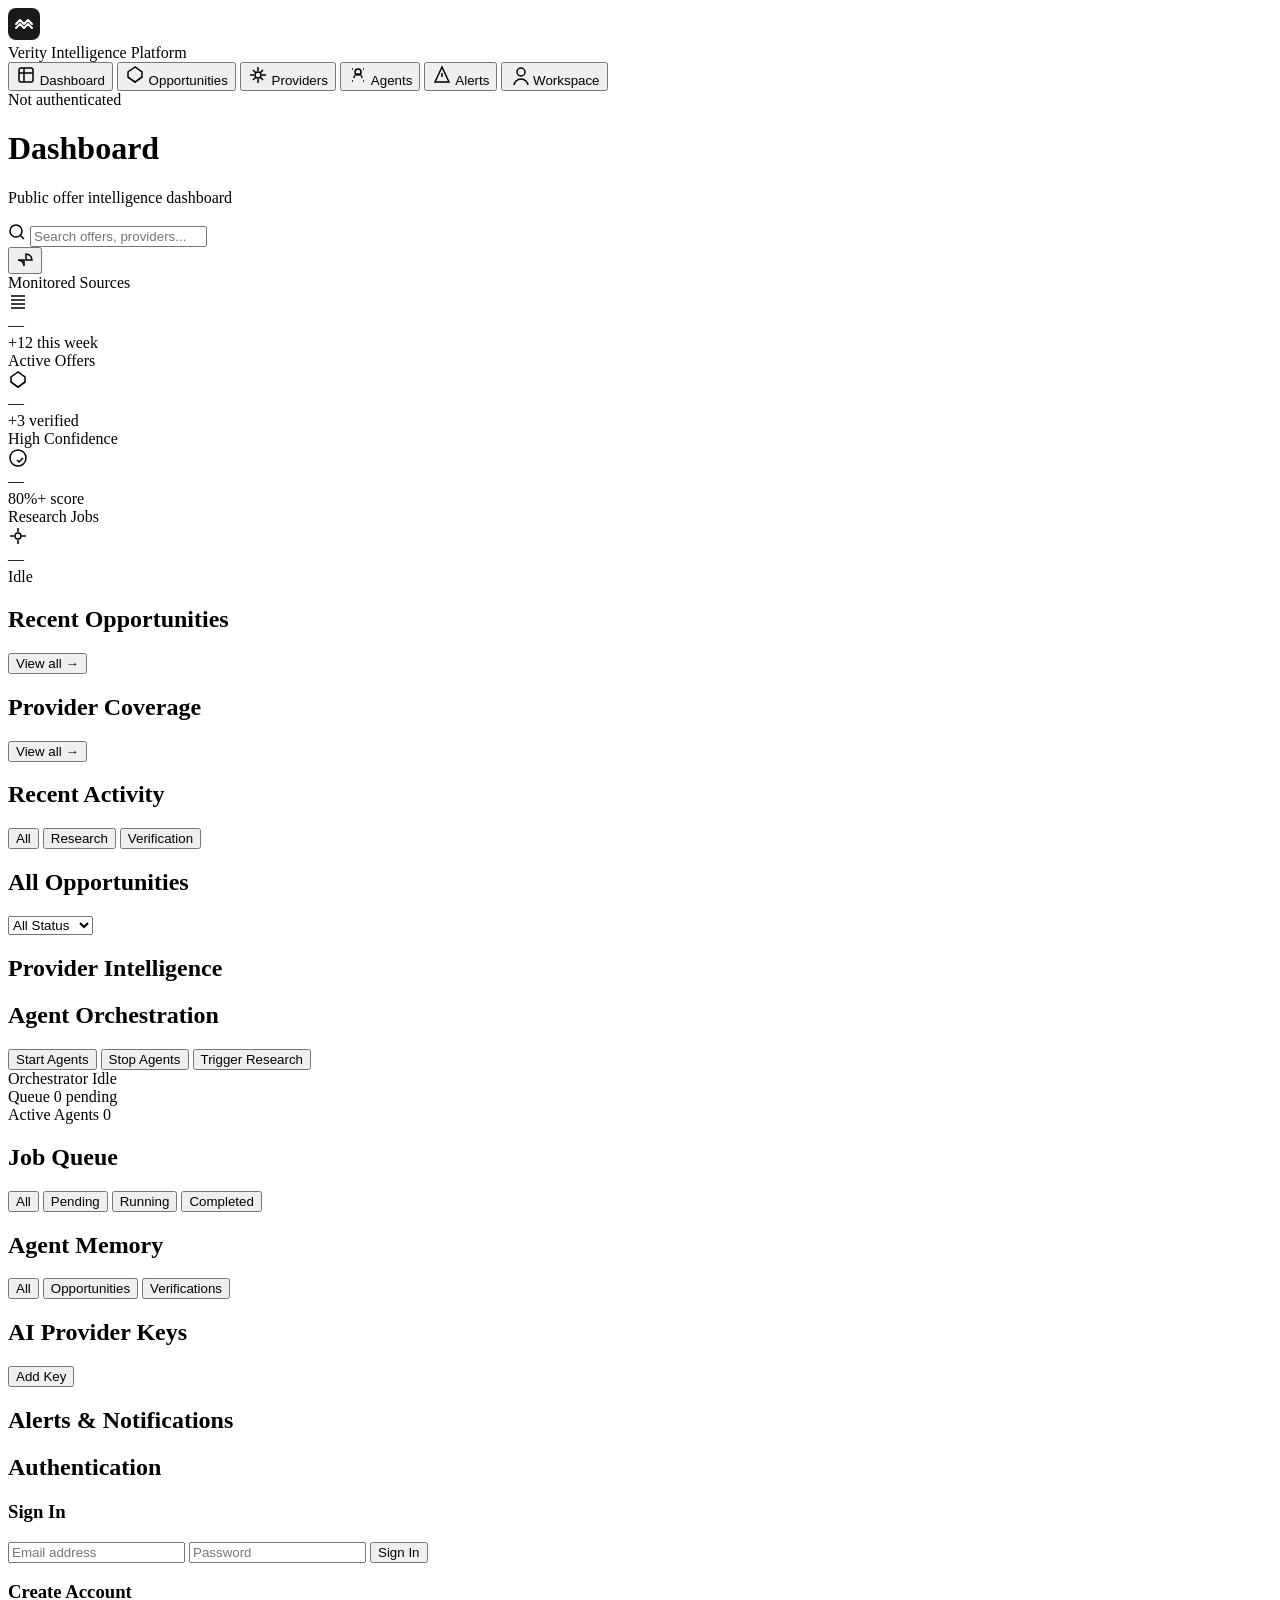
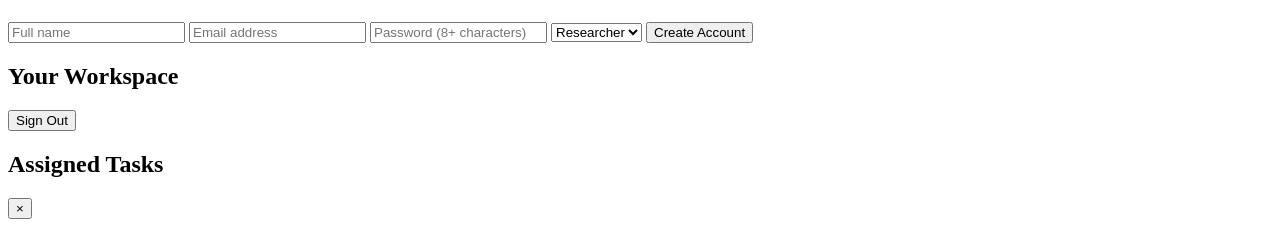
==== commit a2617bf7: "Redesign dashboard with premium professional interface Complete UI/UX overhaul to transform from bas" ====
--- a/app/static/index.html
+++ b/app/static/index.html
@@ -3,328 +3,395 @@
   <head>
     <meta charset="UTF-8" />
     <meta name="viewport" content="width=device-width, initial-scale=1.0" />
-    <title>Verity | Public offer intelligence</title>
+    <title>Verity | Intelligence Platform</title>
     <link rel="preconnect" href="https://fonts.googleapis.com" />
     <link rel="preconnect" href="https://fonts.gstatic.com" crossorigin />
-    <link href="https://fonts.googleapis.com/css2?family=Fraunces:opsz,wght@9..144,500;9..144,650&family=Source+Sans+3:wght@400;500;600;700&display=swap" rel="stylesheet" />
+    <link href="https://fonts.googleapis.com/css2?family=Inter:wght@300;400;500;600;700&family=JetBrains+Mono:wght@400;500&display=swap" rel="stylesheet" />
     <link rel="stylesheet" href="/static/styles.css" />
   </head>
   <body>
-    <div class="app-shell">
+    <div class="app-container">
+      <!-- Sidebar -->
       <aside class="sidebar">
-        <div class="brand-wrap">
-          <div class="brand-mark">V</div>
-          <div>
-            <div class="brand-name">Verity</div>
-            <div class="brand-sub">Public offer desk</div>
+        <div class="sidebar-header">
+          <div class="logo">
+            <svg width="32" height="32" viewBox="0 0 32 32" fill="none" xmlns="http://www.w3.org/2000/svg">
+              <rect width="32" height="32" rx="8" fill="#1a1a1a"/>
+              <path d="M8 16L12 12L16 16L20 12L24 16" stroke="white" stroke-width="2" stroke-linecap="round" stroke-linejoin="round"/>
+              <path d="M8 20L12 16L16 20L20 16L24 20" stroke="white" stroke-width="2" stroke-linecap="round" stroke-linejoin="round"/>
+            </svg>
+            <div class="logo-text">
+              <span class="logo-name">Verity</span>
+              <span class="logo-tagline">Intelligence Platform</span>
+            </div>
           </div>
         </div>
 
-        <nav class="nav" aria-label="Sidebar navigation">
-          <button class="nav-item active" data-view="overview">Overview</button>
-          <button class="nav-item" data-view="desk">Source desk</button>
-          <button class="nav-item" data-view="coverage">Coverage</button>
-          <button class="nav-item" data-view="signals">Signals</button>
-          <button class="nav-item" data-view="agents">Agents</button>
-          <button class="nav-item" data-view="review">Review</button>
+        <nav class="sidebar-nav">
+          <button class="nav-item active" data-view="overview">
+            <svg width="20" height="20" viewBox="0 0 20 20" fill="none" stroke="currentColor" stroke-width="1.5">
+              <rect x="3" y="3" width="14" height="14" rx="2"/>
+              <path d="M3 8h14M8 3v14"/>
+            </svg>
+            <span>Dashboard</span>
+          </button>
+          <button class="nav-item" data-view="offers">
+            <svg width="20" height="20" viewBox="0 0 20 20" fill="none" stroke="currentColor" stroke-width="1.5">
+              <path d="M10 2L3 7v5l7 5 7-5V7l-7-5z"/>
+              <path d="M3 12l7 5 7-5"/>
+            </svg>
+            <span>Opportunities</span>
+          </button>
+          <button class="nav-item" data-view="providers">
+            <svg width="20" height="20" viewBox="0 0 20 20" fill="none" stroke="currentColor" stroke-width="1.5">
+              <circle cx="10" cy="10" r="3"/>
+              <path d="M10 2v4M10 14v4M2 10h4M14 10h4"/>
+              <path d="M4.93 4.93l2.83 2.83M12.24 12.24l2.83 2.83M4.93 15.07l2.83-2.83M12.24 7.76l2.83-2.83"/>
+            </svg>
+            <span>Providers</span>
+          </button>
+          <button class="nav-item" data-view="agents">
+            <svg width="20" height="20" viewBox="0 0 20 20" fill="none" stroke="currentColor" stroke-width="1.5">
+              <path d="M10 4a3 3 0 100 6 3 3 0 000-6z"/>
+              <path d="M6 13a4 4 0 018 0"/>
+              <path d="M4 4h1M15 4h1M4 16h1M15 16h1"/>
+            </svg>
+            <span>Agents</span>
+          </button>
+          <button class="nav-item" data-view="alerts">
+            <svg width="20" height="20" viewBox="0 0 20 20" fill="none" stroke="currentColor" stroke-width="1.5">
+              <path d="M10 2L3 17h14L10 2z"/>
+              <path d="M10 8v4M10 14h.01"/>
+            </svg>
+            <span>Alerts</span>
+          </button>
+          <button class="nav-item" data-view="workspace">
+            <svg width="20" height="20" viewBox="0 0 20 20" fill="none" stroke="currentColor" stroke-width="1.5">
+              <path d="M16 7a4 4 0 11-8 0 4 4 0 018 0zM12 14a7 7 0 00-7 7h14a7 7 0 00-7-7z"/>
+            </svg>
+            <span>Workspace</span>
+          </button>
         </nav>
 
-        <p class="sidebar-note">Only official public pages. No account farming, no private scraping, no bypass work.</p>
-
-        <div id="authStatus" class="auth-status card-surface">
-          <div class="muted-label">Session</div>
-          <div class="status-pill offline">Not signed in</div>
+        <div class="sidebar-footer">
+          <div class="auth-status" id="authStatus">
+            <div class="auth-indicator offline"></div>
+            <span class="auth-text">Not authenticated</span>
+          </div>
         </div>
       </aside>
 
-      <main class="main-panel">
+      <!-- Main Content -->
+      <main class="main-content">
+        <!-- Header -->
         <header class="topbar">
-          <div class="topbar-copy">
-            <div class="topbar-meta">
-              <span class="meta-badge">Official sources only</span>
-              <span id="scanFreshness" class="meta-badge subtle">Scan idle</span>
-            </div>
-            <p class="eyebrow">Verification dashboard</p>
-            <h1>See what is public, current, and worth checking.</h1>
-            <p class="topbar-subtitle">Track trials, credits, student programs, and partner offers from official pages. Confirm eligibility before you spend time on a signup.</p>
+          <div class="topbar-left">
+            <h1 class="page-title" id="pageTitle">Dashboard</h1>
+            <p class="page-subtitle" id="pageSubtitle">Public offer intelligence dashboard</p>
           </div>
-          <div class="top-actions">
-            <input id="searchInput" type="search" class="search-input" placeholder="Search providers or offers" />
-            <button id="runCheckBtn" class="primary-btn">Run verification</button>
+          <div class="topbar-right">
+            <div class="search-wrapper">
+              <svg width="18" height="18" viewBox="0 0 18 18" fill="none" stroke="currentColor" stroke-width="1.5">
+                <circle cx="8" cy="8" r="6"/>
+                <path d="M12.5 12.5L16 16"/>
+              </svg>
+              <input type="search" id="searchInput" placeholder="Search offers, providers..." />
+            </div>
+            <button class="icon-btn" id="refreshBtn" title="Refresh data">
+              <svg width="18" height="18" viewBox="0 0 18 18" fill="none" stroke="currentColor" stroke-width="1.5">
+                <path d="M16 10a6 6 0 00-6-6v6h6z"/>
+                <path d="M2 10a6 6 0 016 6v-6H2z"/>
+              </svg>
+            </button>
           </div>
         </header>
 
-        <nav class="mobile-nav" aria-label="Mobile navigation">
-          <button class="nav-item active" data-view="overview">Overview</button>
-          <button class="nav-item" data-view="desk">Desk</button>
-          <button class="nav-item" data-view="coverage">Coverage</button>
-          <button class="nav-item" data-view="signals">Signals</button>
-          <button class="nav-item" data-view="agents">Agents</button>
-          <button class="nav-item" data-view="review">Review</button>
-        </nav>
-
-        <section class="hero-strip" aria-label="Live research metrics">
-          <article class="hero-stat">
-            <span class="hero-label">Reachable sources</span>
-            <strong id="heroReachable">—</strong>
-            <small id="heroReachableNote">Awaiting first scan</small>
-          </article>
-          <article class="hero-stat accent">
-            <span class="hero-label">High-confidence offers</span>
-            <strong id="heroConfidence">—</strong>
-            <small>Verified public programs</small>
-          </article>
-          <article class="hero-stat">
-            <span class="hero-label">Open reviews</span>
-            <strong id="heroQueue">—</strong>
-            <small>Queued or in review</small>
-          </article>
-        </section>
-
-        <section id="view-overview" class="view-section" data-view-panel="overview">
-          <section id="insightsGrid" class="insights-grid"></section>
-          <section class="stats-grid" id="statsGrid"></section>
-        </section>
-
-        <section id="view-desk" class="view-section hidden" data-view-panel="desk">
-          <section class="panel">
-            <div class="panel-head">
-              <div>
-                <p class="eyebrow">Source desk</p>
-                <h2>Official pages under watch</h2>
-              </div>
-              <span class="pill muted">HTTP checks + language extraction</span>
-            </div>
-            <p class="panel-lead">Each row is a public URL. A scan fetches the page, hashes it, and extracts trial, credit, student, and eligibility language. Changed hashes become alerts.</p>
-            <div id="sourcesTable" class="table-wrap"></div>
-          </section>
-          <section class="panel">
-            <div class="panel-head">
-              <div>
-                <p class="eyebrow">Extracted language</p>
-                <h2>Latest public signals</h2>
-              </div>
-            </div>
-            <div id="signalsGrid" class="alerts-grid"></div>
-          </section>
-        </section>
-
-        <section id="view-coverage" class="view-section hidden" data-view-panel="coverage">
-          <section class="panel split-panel">
-            <div>
-              <div class="panel-head">
-                <div>
-                  <p class="eyebrow">Provider coverage</p>
-                  <h2>Who is being monitored</h2>
-                </div>
-                <span class="pill muted">Live scan</span>
-              </div>
-              <div id="providersGrid" class="providers-grid"></div>
-            </div>
-            <div class="research-card">
-              <p class="eyebrow">Verification status</p>
-              <h3 id="researchHeadline">Coverage overview</h3>
-              <div id="researchSummary" class="research-summary"></div>
-            </div>
-          </section>
-          <section class="panel">
-            <div class="panel-head">
-              <div>
-                <p class="eyebrow">Tracked programs</p>
-                <h2>Current public offers</h2>
-              </div>
-            </div>
-            <div id="offersGrid" class="offers-grid"></div>
-          </section>
-        </section>
-
-        <section id="view-signals" class="view-section hidden" data-view-panel="signals">
-          <section class="panel alerts-panel">
-            <div class="panel-head">
-              <div>
-                <p class="eyebrow">Alerts</p>
-                <h2>Priority monitoring</h2>
-              </div>
-            </div>
-            <div id="alertsGrid" class="alerts-grid"></div>
-          </section>
-          <section class="panel">
-            <div class="panel-head">
-              <div>
-                <p class="eyebrow">Audit</p>
-                <h2>Activity log</h2>
-              </div>
-            </div>
-            <div id="logsGrid" class="alerts-grid"></div>
-          </section>
-        </section>
-
-        <section id="view-agents" class="view-section hidden" data-view-panel="agents">
-          <section class="panel">
-            <div class="panel-head">
-              <div>
-                <p class="eyebrow">Agent orchestration</p>
-                <h2>Autonomous research & verification</h2>
-              </div>
-              <div class="agent-controls">
-                <button id="startAgentsBtn" class="primary-btn">Start agents</button>
-                <button id="stopAgentsBtn" class="secondary-btn hidden">Stop agents</button>
-                <button id="triggerResearchBtn" class="ghost-btn">Trigger research</button>
-              </div>
-            </div>
-            <p class="panel-lead">Subagents continuously research platforms, verify opportunities, and analyze patterns. Monitor their activity, manage API keys, and review their findings.</p>
-
-            <section class="agent-status-grid">
-              <article class="status-card">
-                <span class="status-label">Orchestrator</span>
-                <strong id="orchestratorStatus">Idle</strong>
-                <small id="orchestratorNote">Not running</small>
-              </article>
-              <article class="status-card">
-                <span class="status-label">Queue stats</span>
-                <strong id="queueStats">—</strong>
-                <small>Jobs pending/completed</small>
-              </article>
-              <article class="status-card">
-                <span class="status-label">Active agents</span>
-                <strong id="activeAgents">0</strong>
-                <small>Researchers, workers, analyzers</small>
-              </article>
-            </section>
-          </section>
-
-          <section class="panel">
-            <div class="panel-head">
-              <div>
-                <p class="eyebrow">Job queue</p>
-                <h2>Recent tasks</h2>
-              </div>
-              <div class="filter-tabs">
-                <button class="filter-tab active" data-filter="all">All</button>
-                <button class="filter-tab" data-filter="pending">Pending</button>
-                <button class="filter-tab" data-filter="running">Running</button>
-                <button class="filter-tab" data-filter="completed">Completed</button>
-              </div>
-            </div>
-            <div id="jobsGrid" class="jobs-grid"></div>
-          </section>
-
-          <section class="panel">
-            <div class="panel-head">
-              <div>
-                <p class="eyebrow">Agent memory</p>
-                <h2>Stored knowledge</h2>
-              </div>
-              <div class="filter-tabs">
-                <button class="filter-tab active" data-memory-filter="all">All</button>
-                <button class="filter-tab" data-memory-filter="opportunity">Opportunities</button>
-                <button class="filter-tab" data-memory-filter="verification">Verifications</button>
-                <button class="filter-tab" data-memory-filter="analysis">Analysis</button>
-              </div>
-            </div>
-            <div id="memoryGrid" class="memory-grid"></div>
-          </section>
-
-          <section class="panel">
-            <div class="panel-head">
-              <div>
-                <p class="eyebrow">API keys</p>
-                <h2>AI provider credentials</h2>
-              </div>
-              <button id="addKeyBtn" class="secondary-btn">Add API key</button>
-            </div>
-            <div id="apiKeysGrid" class="api-keys-grid"></div>
-          </section>
-
-          <section class="panel">
-            <div class="panel-head">
-              <div>
-                <p class="eyebrow">Agent logs</p>
-                <h2>Activity stream</h2>
-              </div>
-            </div>
-            <div id="agentLogsGrid" class="logs-grid"></div>
-          </section>
-        </section>
-
-        <section id="view-review" class="view-section hidden" data-view-panel="review">
-          <section id="authPanel" class="panel auth-panel">
-            <div class="panel-head">
-              <div>
-                <p class="eyebrow">Worker access</p>
-                <h2>Join the verification desk</h2>
-              </div>
-            </div>
-            <p class="panel-lead">Researchers confirm what public pages say. Reviewers decide if an offer is official, current, and eligible — not whether a loophole exists.</p>
-            <div class="auth-grid">
-              <form id="loginForm" class="auth-form">
-                <h3>Sign in</h3>
-                <input type="email" name="email" placeholder="Email" required />
-                <input type="password" name="password" placeholder="Password" minlength="8" required />
-                <button type="submit" class="primary-btn">Enter workspace</button>
-              </form>
-              <form id="signupForm" class="auth-form">
-                <h3>Create a desk account</h3>
-                <input type="text" name="name" placeholder="Full name" required />
-                <input type="email" name="email" placeholder="Email" required />
-                <input type="password" name="password" placeholder="Password (8+ characters)" minlength="8" required />
-                <select name="role">
-                  <option value="researcher">Researcher</option>
-                  <option value="reviewer">Reviewer</option>
-                  <option value="analyst">Analyst</option>
-                </select>
-                <button type="submit" class="secondary-btn">Create account</button>
-              </form>
-            </div>
-          </section>
-
-          <section id="workspacePanel" class="workspace-shell hidden">
-            <div class="panel workspace-overview">
-              <div class="panel-head">
-                <div>
-                  <p class="eyebrow">Worker workspace</p>
-                  <h2 id="workerTitle">Your verification board</h2>
-                </div>
-                <button id="signOutBtn" class="ghost-btn" type="button">Sign out</button>
-              </div>
-              <div id="workspaceSummary" class="workspace-summary"></div>
-            </div>
-            <div class="panel tasks-panel">
-              <div class="panel-head">
-                <div>
-                  <p class="eyebrow">Live queue</p>
-                  <h2>Verification pipeline</h2>
-                </div>
-              </div>
-              <div id="taskList" class="task-list"></div>
-            </div>
-            <div class="panel">
-              <div class="panel-head">
-                <div>
-                  <p class="eyebrow">Watchlists</p>
-                  <h2>Keep a closer eye</h2>
-                </div>
-              </div>
-              <form id="watchlistForm" class="inline-form watchlist-form">
-                <input type="text" name="name" placeholder="Watchlist name, e.g. Student programs" required />
-                <button type="submit" class="secondary-btn">Save watchlist</button>
-              </form>
-              <div id="watchlistGrid" class="chip-row"></div>
-            </div>
-          </section>
-        </section>
+        <!-- Views -->
+        <div class="views-container">
+          <!-- Dashboard View -->
+          <section id="view-overview" class="view active">
+            <!-- Metrics Grid -->
+            <div class="metrics-grid">
+              <div class="metric-card">
+                <div class="metric-header">
+                  <span class="metric-label">Monitored Sources</span>
+                  <div class="metric-icon blue">
+                    <svg width="20" height="20" viewBox="0 0 20 20" fill="none" stroke="currentColor" stroke-width="1.5">
+                      <path d="M3 4h14M3 8h14M3 12h14M3 16h14"/>
+                    </svg>
+                  </div>
+                </div>
+                <div class="metric-value" id="metricSources">—</div>
+                <div class="metric-change positive">+12 this week</div>
+              </div>
+              <div class="metric-card">
+                <div class="metric-header">
+                  <span class="metric-label">Active Offers</span>
+                  <div class="metric-icon green">
+                    <svg width="20" height="20" viewBox="0 0 20 20" fill="none" stroke="currentColor" stroke-width="1.5">
+                      <path d="M10 2L3 7v5l7 5 7-5V7l-7-5z"/>
+                      <path d="M3 12l7 5 7-5"/>
+                    </svg>
+                  </div>
+                </div>
+                <div class="metric-value" id="metricOffers">—</div>
+                <div class="metric-change positive">+3 verified</div>
+              </div>
+              <div class="metric-card">
+                <div class="metric-header">
+                  <span class="metric-label">High Confidence</span>
+                  <div class="metric-icon purple">
+                    <svg width="20" height="20" viewBox="0 0 20 20" fill="none" stroke="currentColor" stroke-width="1.5">
+                      <path d="M9 12l2 2 4-4"/>
+                      <circle cx="10" cy="10" r="8"/>
+                    </svg>
+                  </div>
+                </div>
+                <div class="metric-value" id="metricConfidence">—</div>
+                <div class="metric-change neutral">80%+ score</div>
+              </div>
+              <div class="metric-card">
+                <div class="metric-header">
+                  <span class="metric-label">Research Jobs</span>
+                  <div class="metric-icon orange">
+                    <svg width="20" height="20" viewBox="0 0 20 20" fill="none" stroke="currentColor" stroke-width="1.5">
+                      <circle cx="10" cy="10" r="3"/>
+                      <path d="M10 2v4M10 14v4M2 10h4M14 10h4"/>
+                    </svg>
+                  </div>
+                </div>
+                <div class="metric-value" id="metricJobs">—</div>
+                <div class="metric-change neutral" id="metricJobsStatus">Idle</div>
+              </div>
+            </div>
+
+            <!-- Main Content Grid -->
+            <div class="content-grid">
+              <!-- Recent Offers -->
+              <div class="card">
+                <div class="card-header">
+                  <h2 class="card-title">Recent Opportunities</h2>
+                  <button class="text-btn" data-view="offers">View all →</button>
+                </div>
+                <div class="card-body">
+                  <div id="recentOffers" class="offers-list"></div>
+                </div>
+              </div>
+
+              <!-- Top Providers -->
+              <div class="card">
+                <div class="card-header">
+                  <h2 class="card-title">Provider Coverage</h2>
+                  <button class="text-btn" data-view="providers">View all →</button>
+                </div>
+                <div class="card-body">
+                  <div id="topProviders" class="providers-list"></div>
+                </div>
+              </div>
+            </div>
+
+            <!-- Activity Feed -->
+            <div class="card full-width">
+              <div class="card-header">
+                <h2 class="card-title">Recent Activity</h2>
+                <div class="card-actions">
+                  <button class="filter-chip active">All</button>
+                  <button class="filter-chip">Research</button>
+                  <button class="filter-chip">Verification</button>
+                </div>
+              </div>
+              <div class="card-body">
+                <div id="activityFeed" class="activity-feed"></div>
+              </div>
+            </div>
+          </section>
+
+          <!-- Offers View -->
+          <section id="view-offers" class="view">
+            <div class="card">
+              <div class="card-header">
+                <h2 class="card-title">All Opportunities</h2>
+                <div class="card-actions">
+                  <select class="select-input" id="offerFilter">
+                    <option value="all">All Status</option>
+                    <option value="active">Active</option>
+                    <option value="monitoring">Monitoring</option>
+                    <option value="verified">Verified</option>
+                  </select>
+                </div>
+              </div>
+              <div class="card-body">
+                <div id="offersGrid" class="data-table"></div>
+              </div>
+            </div>
+          </section>
+
+          <!-- Providers View -->
+          <section id="view-providers" class="view">
+            <div class="card">
+              <div class="card-header">
+                <h2 class="card-title">Provider Intelligence</h2>
+              </div>
+              <div class="card-body">
+                <div id="providersGrid" class="providers-grid"></div>
+              </div>
+            </div>
+          </section>
+
+          <!-- Agents View -->
+          <section id="view-agents" class="view">
+            <!-- Agent Controls -->
+            <div class="card">
+              <div class="card-header">
+                <h2 class="card-title">Agent Orchestration</h2>
+                <div class="card-actions">
+                  <button id="startAgentsBtn" class="btn btn-primary">Start Agents</button>
+                  <button id="stopAgentsBtn" class="btn btn-secondary hidden">Stop Agents</button>
+                  <button id="triggerResearchBtn" class="btn btn-ghost">Trigger Research</button>
+                </div>
+              </div>
+              <div class="card-body">
+                <div class="agent-status">
+                  <div class="status-item">
+                    <span class="status-label">Orchestrator</span>
+                    <span class="status-value" id="orchestratorStatus">Idle</span>
+                  </div>
+                  <div class="status-item">
+                    <span class="status-label">Queue</span>
+                    <span class="status-value" id="queueStats">0 pending</span>
+                  </div>
+                  <div class="status-item">
+                    <span class="status-label">Active Agents</span>
+                    <span class="status-value" id="activeAgents">0</span>
+                  </div>
+                </div>
+              </div>
+            </div>
+
+            <!-- Job Queue -->
+            <div class="card">
+              <div class="card-header">
+                <h2 class="card-title">Job Queue</h2>
+                <div class="card-actions">
+                  <button class="filter-chip active">All</button>
+                  <button class="filter-chip">Pending</button>
+                  <button class="filter-chip">Running</button>
+                  <button class="filter-chip">Completed</button>
+                </div>
+              </div>
+              <div class="card-body">
+                <div id="jobsGrid" class="data-table"></div>
+              </div>
+            </div>
+
+            <!-- Agent Memory -->
+            <div class="card">
+              <div class="card-header">
+                <h2 class="card-title">Agent Memory</h2>
+                <div class="card-actions">
+                  <button class="filter-chip active">All</button>
+                  <button class="filter-chip">Opportunities</button>
+                  <button class="filter-chip">Verifications</button>
+                </div>
+              </div>
+              <div class="card-body">
+                <div id="memoryGrid" class="memory-grid"></div>
+              </div>
+            </div>
+
+            <!-- API Keys -->
+            <div class="card">
+              <div class="card-header">
+                <h2 class="card-title">AI Provider Keys</h2>
+                <button id="addKeyBtn" class="btn btn-secondary">Add Key</button>
+              </div>
+              <div class="card-body">
+                <div id="apiKeysGrid" class="api-keys-list"></div>
+              </div>
+            </div>
+          </section>
+
+          <!-- Alerts View -->
+          <section id="view-alerts" class="view">
+            <div class="card">
+              <div class="card-header">
+                <h2 class="card-title">Alerts & Notifications</h2>
+              </div>
+              <div class="card-body">
+                <div id="alertsGrid" class="alerts-list"></div>
+              </div>
+            </div>
+          </section>
+
+          <!-- Workspace View -->
+          <section id="view-workspace" class="view">
+            <!-- Auth Panel -->
+            <div id="authPanel" class="card auth-card">
+              <div class="card-header">
+                <h2 class="card-title">Authentication</h2>
+              </div>
+              <div class="card-body">
+                <div class="auth-forms">
+                  <form id="loginForm" class="auth-form">
+                    <h3>Sign In</h3>
+                    <input type="email" name="email" placeholder="Email address" required />
+                    <input type="password" name="password" placeholder="Password" minlength="8" required />
+                    <button type="submit" class="btn btn-primary">Sign In</button>
+                  </form>
+                  <form id="signupForm" class="auth-form">
+                    <h3>Create Account</h3>
+                    <input type="text" name="name" placeholder="Full name" required />
+                    <input type="email" name="email" placeholder="Email address" required />
+                    <input type="password" name="password" placeholder="Password (8+ characters)" minlength="8" required />
+                    <select name="role">
+                      <option value="researcher">Researcher</option>
+                      <option value="reviewer">Reviewer</option>
+                      <option value="analyst">Analyst</option>
+                    </select>
+                    <button type="submit" class="btn btn-secondary">Create Account</button>
+                  </form>
+                </div>
+              </div>
+            </div>
+
+            <!-- Workspace Panel -->
+            <div id="workspacePanel" class="workspace-panel hidden">
+              <div class="card">
+                <div class="card-header">
+                  <h2 class="card-title">Your Workspace</h2>
+                  <button id="signOutBtn" class="btn btn-ghost">Sign Out</button>
+                </div>
+                <div class="card-body">
+                  <div id="workspaceSummary" class="workspace-summary"></div>
+                </div>
+              </div>
+
+              <div class="card">
+                <div class="card-header">
+                  <h2 class="card-title">Assigned Tasks</h2>
+                </div>
+                <div class="card-body">
+                  <div id="taskList" class="task-list"></div>
+                </div>
+              </div>
+            </div>
+          </section>
+        </div>
       </main>
     </div>
 
-    <div id="providerModal" class="modal hidden" aria-hidden="true">
-      <div class="modal-backdrop" data-close="true"></div>
-      <div class="modal-card" role="dialog" aria-modal="true" aria-labelledby="providerModalTitle">
-        <button type="button" class="modal-close" aria-label="Close provider detail">×</button>
-        <div id="providerModalContent"></div>
+    <!-- Modals -->
+    <div id="modal" class="modal hidden">
+      <div class="modal-backdrop"></div>
+      <div class="modal-content">
+        <button class="modal-close">×</button>
+        <div id="modalBody"></div>
       </div>
     </div>
 
-    <div id="toast" class="toast hidden" aria-live="polite"></div>
+    <!-- Toast -->
+    <div id="toast" class="toast hidden"></div>
+
     <script src="/static/app.js"></script>
   </body>
 </html>
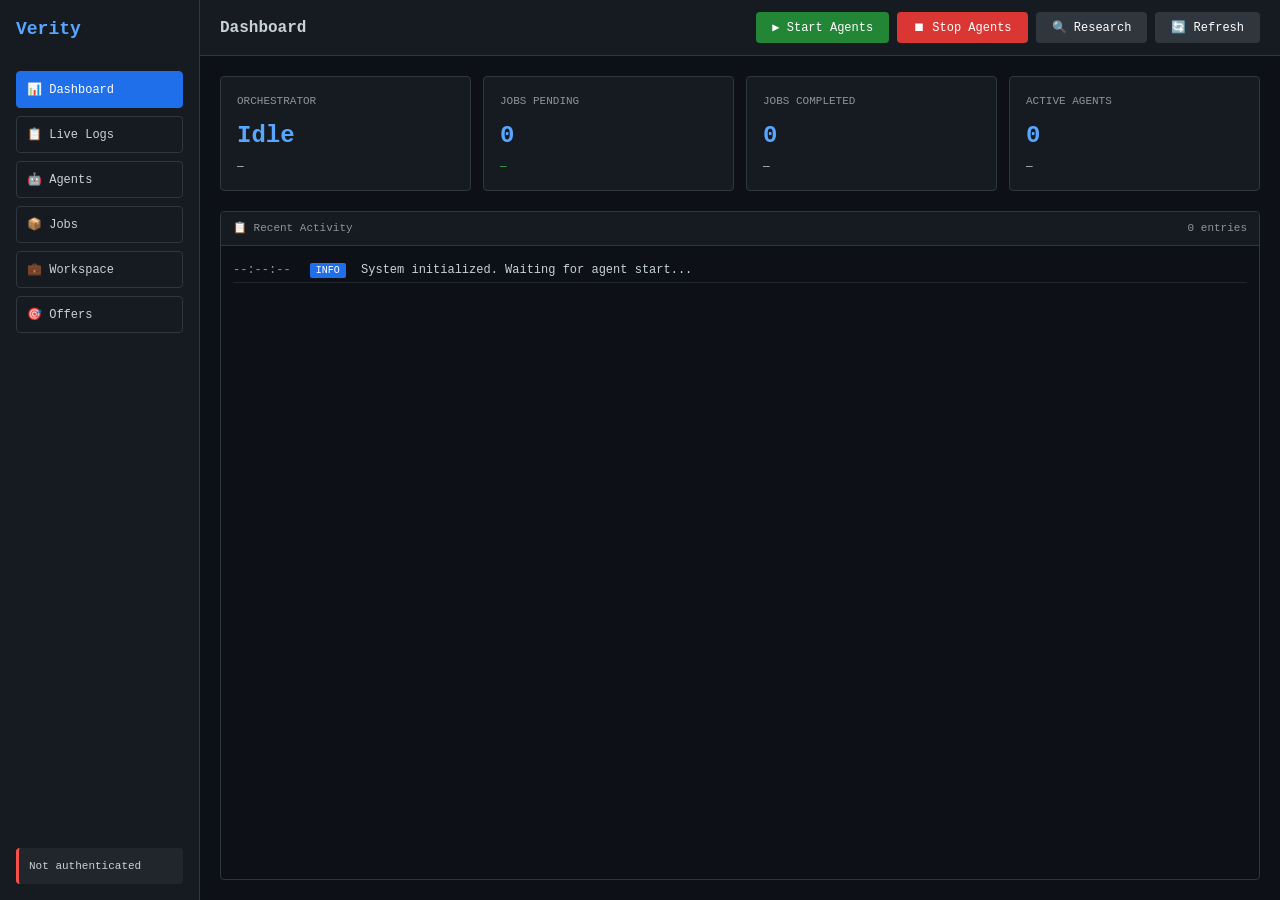
==== commit 30c34394: "Redesign as practical operations console with real-time monitoring Transform from aesthetic dashboar" ====
--- a/app/static/index.html
+++ b/app/static/index.html
@@ -1,397 +1,579 @@
 <!DOCTYPE html>
 <html lang="en">
-  <head>
-    <meta charset="UTF-8" />
-    <meta name="viewport" content="width=device-width, initial-scale=1.0" />
-    <title>Verity | Intelligence Platform</title>
-    <link rel="preconnect" href="https://fonts.googleapis.com" />
-    <link rel="preconnect" href="https://fonts.gstatic.com" crossorigin />
-    <link href="https://fonts.googleapis.com/css2?family=Inter:wght@300;400;500;600;700&family=JetBrains+Mono:wght@400;500&display=swap" rel="stylesheet" />
-    <link rel="stylesheet" href="/static/styles.css" />
-  </head>
-  <body>
-    <div class="app-container">
-      <!-- Sidebar -->
-      <aside class="sidebar">
-        <div class="sidebar-header">
-          <div class="logo">
-            <svg width="32" height="32" viewBox="0 0 32 32" fill="none" xmlns="http://www.w3.org/2000/svg">
-              <rect width="32" height="32" rx="8" fill="#1a1a1a"/>
-              <path d="M8 16L12 12L16 16L20 12L24 16" stroke="white" stroke-width="2" stroke-linecap="round" stroke-linejoin="round"/>
-              <path d="M8 20L12 16L16 20L20 16L24 20" stroke="white" stroke-width="2" stroke-linecap="round" stroke-linejoin="round"/>
-            </svg>
-            <div class="logo-text">
-              <span class="logo-name">Verity</span>
-              <span class="logo-tagline">Intelligence Platform</span>
+<head>
+  <meta charset="UTF-8">
+  <meta name="viewport" content="width=device-width, initial-scale=1.0">
+  <title>Verity | Operations Console</title>
+  <style>
+    * { margin: 0; padding: 0; box-sizing: border-box; }
+    
+    body {
+      font-family: 'Courier New', monospace;
+      background: #0d1117;
+      color: #c9d1d9;
+      font-size: 13px;
+      line-height: 1.5;
+    }
+    
+    .container {
+      display: grid;
+      grid-template-columns: 200px 1fr;
+      height: 100vh;
+    }
+    
+    /* Sidebar */
+    .sidebar {
+      background: #161b22;
+      border-right: 1px solid #30363d;
+      padding: 16px;
+      display: flex;
+      flex-direction: column;
+      gap: 8px;
+    }
+    
+    .sidebar h1 {
+      color: #58a6ff;
+      font-size: 18px;
+      margin-bottom: 20px;
+      font-weight: bold;
+    }
+    
+    .nav-btn {
+      background: transparent;
+      border: 1px solid #30363d;
+      color: #c9d1d9;
+      padding: 10px;
+      text-align: left;
+      cursor: pointer;
+      font-family: inherit;
+      font-size: 12px;
+      border-radius: 4px;
+    }
+    
+    .nav-btn:hover {
+      background: #21262d;
+      border-color: #58a6ff;
+    }
+    
+    .nav-btn.active {
+      background: #1f6feb;
+      border-color: #1f6feb;
+      color: white;
+    }
+    
+    .auth-status {
+      margin-top: auto;
+      padding: 10px;
+      background: #21262d;
+      border-radius: 4px;
+      font-size: 11px;
+    }
+    
+    .auth-status.online {
+      border-left: 3px solid #3fb950;
+    }
+    
+    .auth-status.offline {
+      border-left: 3px solid #f85149;
+    }
+    
+    /* Main Content */
+    .main {
+      display: flex;
+      flex-direction: column;
+      overflow: hidden;
+    }
+    
+    /* Header */
+    .header {
+      background: #161b22;
+      border-bottom: 1px solid #30363d;
+      padding: 12px 20px;
+      display: flex;
+      align-items: center;
+      justify-content: space-between;
+    }
+    
+    .header-left h2 {
+      font-size: 16px;
+      color: #c9d1d9;
+    }
+    
+    .header-right {
+      display: flex;
+      gap: 8px;
+    }
+    
+    .btn {
+      background: #238636;
+      border: none;
+      color: white;
+      padding: 8px 16px;
+      cursor: pointer;
+      font-family: inherit;
+      font-size: 12px;
+      border-radius: 4px;
+    }
+    
+    .btn:hover { background: #2ea043; }
+    
+    .btn.stop { background: #da3633; }
+    .btn.stop:hover { background: #f85149; }
+    
+    .btn.secondary { background: #30363d; }
+    .btn.secondary:hover { background: #3c444d; }
+    
+    /* Views */
+    .view {
+      display: none;
+      flex: 1;
+      overflow: hidden;
+      padding: 20px;
+    }
+    
+    .view.active {
+      display: flex;
+      flex-direction: column;
+    }
+    
+    /* Dashboard View */
+    .stats-row {
+      display: grid;
+      grid-template-columns: repeat(4, 1fr);
+      gap: 12px;
+      margin-bottom: 20px;
+    }
+    
+    .stat-box {
+      background: #161b22;
+      border: 1px solid #30363d;
+      padding: 16px;
+      border-radius: 4px;
+    }
+    
+    .stat-label {
+      color: #8b949e;
+      font-size: 11px;
+      text-transform: uppercase;
+      margin-bottom: 8px;
+    }
+    
+    .stat-value {
+      font-size: 24px;
+      font-weight: bold;
+      color: #58a6ff;
+    }
+    
+    .stat-change {
+      font-size: 11px;
+      margin-top: 4px;
+    }
+    
+    .stat-change.positive { color: #3fb950; }
+    .stat-change.negative { color: #f85149; }
+    
+    /* Log Viewer */
+    .log-container {
+      flex: 1;
+      background: #0d1117;
+      border: 1px solid #30363d;
+      border-radius: 4px;
+      overflow: hidden;
+      display: flex;
+      flex-direction: column;
+    }
+    
+    .log-header {
+      background: #161b22;
+      border-bottom: 1px solid #30363d;
+      padding: 8px 12px;
+      display: flex;
+      align-items: center;
+      justify-content: space-between;
+      font-size: 11px;
+      color: #8b949e;
+    }
+    
+    .log-content {
+      flex: 1;
+      overflow-y: auto;
+      padding: 12px;
+      font-size: 12px;
+      line-height: 1.4;
+    }
+    
+    .log-entry {
+      padding: 4px 0;
+      border-bottom: 1px solid #21262d;
+    }
+    
+    .log-time {
+      color: #8b949e;
+      margin-right: 12px;
+    }
+    
+    .log-level {
+      padding: 2px 6px;
+      border-radius: 2px;
+      font-size: 10px;
+      margin-right: 8px;
+      text-transform: uppercase;
+    }
+    
+    .log-level.info { background: #1f6feb; color: white; }
+    .log-level.warn { background: #d29922; color: black; }
+    .log-level.error { background: #f85149; color: white; }
+    .log-level.success { background: #3fb950; color: black; }
+    
+    .log-message {
+      color: #c9d1d9;
+    }
+    
+    /* Agent Status */
+    .agent-grid {
+      display: grid;
+      grid-template-columns: repeat(3, 1fr);
+      gap: 12px;
+      margin-bottom: 20px;
+    }
+    
+    .agent-card {
+      background: #161b22;
+      border: 1px solid #30363d;
+      padding: 16px;
+      border-radius: 4px;
+    }
+    
+    .agent-name {
+      font-weight: bold;
+      color: #58a6ff;
+      margin-bottom: 8px;
+    }
+    
+    .agent-status {
+      font-size: 12px;
+      margin-bottom: 4px;
+    }
+    
+    .agent-status.running { color: #3fb950; }
+    .agent-status.idle { color: #8b949e; }
+    .agent-status.error { color: #f85149; }
+    
+    .agent-metrics {
+      font-size: 11px;
+      color: #8b949e;
+    }
+    
+    /* Job Queue */
+    .job-list {
+      background: #161b22;
+      border: 1px solid #30363d;
+      border-radius: 4px;
+      max-height: 300px;
+      overflow-y: auto;
+    }
+    
+    .job-item {
+      padding: 12px;
+      border-bottom: 1px solid #21262d;
+      display: flex;
+      align-items: center;
+      justify-content: space-between;
+    }
+    
+    .job-info {
+      flex: 1;
+    }
+    
+    .job-id {
+      font-size: 11px;
+      color: #8b949e;
+    }
+    
+    .job-type {
+      font-weight: bold;
+      color: #c9d1d9;
+    }
+    
+    .job-status {
+      padding: 4px 8px;
+      border-radius: 2px;
+      font-size: 10px;
+      text-transform: uppercase;
+    }
+    
+    .job-status.pending { background: #21262d; color: #8b949e; }
+    .job-status.running { background: #1f6feb; color: white; }
+    .job-status.completed { background: #3fb950; color: black; }
+    .job-status.failed { background: #f85149; color: white; }
+    
+    /* Auth Forms */
+    .auth-container {
+      max-width: 400px;
+      margin: 40px auto;
+      background: #161b22;
+      border: 1px solid #30363d;
+      padding: 24px;
+      border-radius: 4px;
+    }
+    
+    .auth-form {
+      display: flex;
+      flex-direction: column;
+      gap: 12px;
+    }
+    
+    .auth-form input, .auth-form select {
+      padding: 10px;
+      background: #0d1117;
+      border: 1px solid #30363d;
+      color: #c9d1d9;
+      border-radius: 4px;
+      font-family: inherit;
+    }
+    
+    .auth-form input:focus {
+      outline: none;
+      border-color: #58a6ff;
+    }
+    
+    /* Workspace */
+    .workspace-stats {
+      display: grid;
+      grid-template-columns: repeat(4, 1fr);
+      gap: 12px;
+      margin-bottom: 20px;
+    }
+    
+    .task-list {
+      background: #161b22;
+      border: 1px solid #30363d;
+      border-radius: 4px;
+      overflow-y: auto;
+    }
+    
+    .task-item {
+      padding: 16px;
+      border-bottom: 1px solid #21262d;
+    }
+    
+    .task-provider {
+      color: #58a6ff;
+      font-size: 11px;
+      text-transform: uppercase;
+    }
+    
+    .task-title {
+      font-weight: bold;
+      margin: 4px 0;
+    }
+    
+    .task-summary {
+      color: #8b949e;
+      font-size: 12px;
+      margin-bottom: 8px;
+    }
+    
+    .task-meta {
+      display: flex;
+      gap: 16px;
+      font-size: 11px;
+      color: #8b949e;
+    }
+    
+    /* Scrollbar */
+    ::-webkit-scrollbar {
+      width: 8px;
+      height: 8px;
+    }
+    
+    ::-webkit-scrollbar-track {
+      background: #0d1117;
+    }
+    
+    ::-webkit-scrollbar-thumb {
+      background: #30363d;
+      border-radius: 4px;
+    }
+    
+    ::-webkit-scrollbar-thumb:hover {
+      background: #484f58;
+    }
+  </style>
+</head>
+<body>
+  <div class="container">
+    <!-- Sidebar -->
+    <aside class="sidebar">
+      <h1>Verity</h1>
+      <button class="nav-btn active" data-view="dashboard">📊 Dashboard</button>
+      <button class="nav-btn" data-view="logs">📋 Live Logs</button>
+      <button class="nav-btn" data-view="agents">🤖 Agents</button>
+      <button class="nav-btn" data-view="jobs">📦 Jobs</button>
+      <button class="nav-btn" data-view="workspace">💼 Workspace</button>
+      <button class="nav-btn" data-view="offers">🎯 Offers</button>
+      
+      <div class="auth-status offline" id="authStatus">
+        <div id="authText">Not authenticated</div>
+      </div>
+    </aside>
+    
+    <!-- Main Content -->
+    <main class="main">
+      <!-- Header -->
+      <header class="header">
+        <div class="header-left">
+          <h2 id="pageTitle">Dashboard</h2>
+        </div>
+        <div class="header-right">
+          <button class="btn" id="startAgentsBtn">▶ Start Agents</button>
+          <button class="btn stop hidden" id="stopAgentsBtn">⏹ Stop Agents</button>
+          <button class="btn secondary" id="triggerResearchBtn">🔍 Research</button>
+          <button class="btn secondary" id="refreshBtn">🔄 Refresh</button>
+        </div>
+      </header>
+      
+      <!-- Dashboard View -->
+      <div id="view-dashboard" class="view active">
+        <div class="stats-row">
+          <div class="stat-box">
+            <div class="stat-label">Orchestrator</div>
+            <div class="stat-value" id="orchestratorStatus">Idle</div>
+            <div class="stat-change" id="orchestratorChange">—</div>
+          </div>
+          <div class="stat-box">
+            <div class="stat-label">Jobs Pending</div>
+            <div class="stat-value" id="jobsPending">0</div>
+            <div class="stat-change positive" id="jobsChange">—</div>
+          </div>
+          <div class="stat-box">
+            <div class="stat-label">Jobs Completed</div>
+            <div class="stat-value" id="jobsCompleted">0</div>
+            <div class="stat-change" id="completedChange">—</div>
+          </div>
+          <div class="stat-box">
+            <div class="stat-label">Active Agents</div>
+            <div class="stat-value" id="activeAgents">0</div>
+            <div class="stat-change" id="agentsChange">—</div>
+          </div>
+        </div>
+        
+        <div class="log-container">
+          <div class="log-header">
+            <span>📋 Recent Activity</span>
+            <span id="logCount">0 entries</span>
+          </div>
+          <div class="log-content" id="activityLog">
+            <div class="log-entry">
+              <span class="log-time">--:--:--</span>
+              <span class="log-level info">INFO</span>
+              <span class="log-message">System initialized. Waiting for agent start...</span>
             </div>
           </div>
         </div>
-
-        <nav class="sidebar-nav">
-          <button class="nav-item active" data-view="overview">
-            <svg width="20" height="20" viewBox="0 0 20 20" fill="none" stroke="currentColor" stroke-width="1.5">
-              <rect x="3" y="3" width="14" height="14" rx="2"/>
-              <path d="M3 8h14M8 3v14"/>
-            </svg>
-            <span>Dashboard</span>
-          </button>
-          <button class="nav-item" data-view="offers">
-            <svg width="20" height="20" viewBox="0 0 20 20" fill="none" stroke="currentColor" stroke-width="1.5">
-              <path d="M10 2L3 7v5l7 5 7-5V7l-7-5z"/>
-              <path d="M3 12l7 5 7-5"/>
-            </svg>
-            <span>Opportunities</span>
-          </button>
-          <button class="nav-item" data-view="providers">
-            <svg width="20" height="20" viewBox="0 0 20 20" fill="none" stroke="currentColor" stroke-width="1.5">
-              <circle cx="10" cy="10" r="3"/>
-              <path d="M10 2v4M10 14v4M2 10h4M14 10h4"/>
-              <path d="M4.93 4.93l2.83 2.83M12.24 12.24l2.83 2.83M4.93 15.07l2.83-2.83M12.24 7.76l2.83-2.83"/>
-            </svg>
-            <span>Providers</span>
-          </button>
-          <button class="nav-item" data-view="agents">
-            <svg width="20" height="20" viewBox="0 0 20 20" fill="none" stroke="currentColor" stroke-width="1.5">
-              <path d="M10 4a3 3 0 100 6 3 3 0 000-6z"/>
-              <path d="M6 13a4 4 0 018 0"/>
-              <path d="M4 4h1M15 4h1M4 16h1M15 16h1"/>
-            </svg>
-            <span>Agents</span>
-          </button>
-          <button class="nav-item" data-view="alerts">
-            <svg width="20" height="20" viewBox="0 0 20 20" fill="none" stroke="currentColor" stroke-width="1.5">
-              <path d="M10 2L3 17h14L10 2z"/>
-              <path d="M10 8v4M10 14h.01"/>
-            </svg>
-            <span>Alerts</span>
-          </button>
-          <button class="nav-item" data-view="workspace">
-            <svg width="20" height="20" viewBox="0 0 20 20" fill="none" stroke="currentColor" stroke-width="1.5">
-              <path d="M16 7a4 4 0 11-8 0 4 4 0 018 0zM12 14a7 7 0 00-7 7h14a7 7 0 00-7-7z"/>
-            </svg>
-            <span>Workspace</span>
-          </button>
-        </nav>
-
-        <div class="sidebar-footer">
-          <div class="auth-status" id="authStatus">
-            <div class="auth-indicator offline"></div>
-            <span class="auth-text">Not authenticated</span>
-          </div>
-        </div>
-      </aside>
-
-      <!-- Main Content -->
-      <main class="main-content">
-        <!-- Header -->
-        <header class="topbar">
-          <div class="topbar-left">
-            <h1 class="page-title" id="pageTitle">Dashboard</h1>
-            <p class="page-subtitle" id="pageSubtitle">Public offer intelligence dashboard</p>
-          </div>
-          <div class="topbar-right">
-            <div class="search-wrapper">
-              <svg width="18" height="18" viewBox="0 0 18 18" fill="none" stroke="currentColor" stroke-width="1.5">
-                <circle cx="8" cy="8" r="6"/>
-                <path d="M12.5 12.5L16 16"/>
-              </svg>
-              <input type="search" id="searchInput" placeholder="Search offers, providers..." />
+      </div>
+      
+      <!-- Logs View -->
+      <div id="view-logs" class="view">
+        <div class="log-container">
+          <div class="log-header">
+            <span>📋 Agent Logs (Live)</span>
+            <button class="btn secondary" onclick="clearLogs()">Clear</button>
+          </div>
+          <div class="log-content" id="fullLog">
+            <div class="log-entry">
+              <span class="log-time">--:--:--</span>
+              <span class="log-level info">INFO</span>
+              <span class="log-message">Log viewer ready. Start agents to see activity.</span>
             </div>
-            <button class="icon-btn" id="refreshBtn" title="Refresh data">
-              <svg width="18" height="18" viewBox="0 0 18 18" fill="none" stroke="currentColor" stroke-width="1.5">
-                <path d="M16 10a6 6 0 00-6-6v6h6z"/>
-                <path d="M2 10a6 6 0 016 6v-6H2z"/>
-              </svg>
-            </button>
-          </div>
-        </header>
-
-        <!-- Views -->
-        <div class="views-container">
-          <!-- Dashboard View -->
-          <section id="view-overview" class="view active">
-            <!-- Metrics Grid -->
-            <div class="metrics-grid">
-              <div class="metric-card">
-                <div class="metric-header">
-                  <span class="metric-label">Monitored Sources</span>
-                  <div class="metric-icon blue">
-                    <svg width="20" height="20" viewBox="0 0 20 20" fill="none" stroke="currentColor" stroke-width="1.5">
-                      <path d="M3 4h14M3 8h14M3 12h14M3 16h14"/>
-                    </svg>
-                  </div>
-                </div>
-                <div class="metric-value" id="metricSources">—</div>
-                <div class="metric-change positive">+12 this week</div>
-              </div>
-              <div class="metric-card">
-                <div class="metric-header">
-                  <span class="metric-label">Active Offers</span>
-                  <div class="metric-icon green">
-                    <svg width="20" height="20" viewBox="0 0 20 20" fill="none" stroke="currentColor" stroke-width="1.5">
-                      <path d="M10 2L3 7v5l7 5 7-5V7l-7-5z"/>
-                      <path d="M3 12l7 5 7-5"/>
-                    </svg>
-                  </div>
-                </div>
-                <div class="metric-value" id="metricOffers">—</div>
-                <div class="metric-change positive">+3 verified</div>
-              </div>
-              <div class="metric-card">
-                <div class="metric-header">
-                  <span class="metric-label">High Confidence</span>
-                  <div class="metric-icon purple">
-                    <svg width="20" height="20" viewBox="0 0 20 20" fill="none" stroke="currentColor" stroke-width="1.5">
-                      <path d="M9 12l2 2 4-4"/>
-                      <circle cx="10" cy="10" r="8"/>
-                    </svg>
-                  </div>
-                </div>
-                <div class="metric-value" id="metricConfidence">—</div>
-                <div class="metric-change neutral">80%+ score</div>
-              </div>
-              <div class="metric-card">
-                <div class="metric-header">
-                  <span class="metric-label">Research Jobs</span>
-                  <div class="metric-icon orange">
-                    <svg width="20" height="20" viewBox="0 0 20 20" fill="none" stroke="currentColor" stroke-width="1.5">
-                      <circle cx="10" cy="10" r="3"/>
-                      <path d="M10 2v4M10 14v4M2 10h4M14 10h4"/>
-                    </svg>
-                  </div>
-                </div>
-                <div class="metric-value" id="metricJobs">—</div>
-                <div class="metric-change neutral" id="metricJobsStatus">Idle</div>
-              </div>
+          </div>
+        </div>
+      </div>
+      
+      <!-- Agents View -->
+      <div id="view-agents" class="view">
+        <div class="agent-grid" id="agentGrid">
+          <div class="agent-card">
+            <div class="agent-name">Researcher</div>
+            <div class="agent-status idle">Idle</div>
+            <div class="agent-metrics">Jobs: 0 | Errors: 0</div>
+          </div>
+          <div class="agent-card">
+            <div class="agent-name">Worker</div>
+            <div class="agent-status idle">Idle</div>
+            <div class="agent-metrics">Jobs: 0 | Errors: 0</div>
+          </div>
+          <div class="agent-card">
+            <div class="agent-name">Analyzer</div>
+            <div class="agent-status idle">Idle</div>
+            <div class="agent-metrics">Jobs: 0 | Errors: 0</div>
+          </div>
+        </div>
+        
+        <div class="log-container">
+          <div class="log-header">
+            <span>📋 Agent Activity</span>
+          </div>
+          <div class="log-content" id="agentLog">
+            <div class="log-entry">
+              <span class="log-time">--:--:--</span>
+              <span class="log-level info">INFO</span>
+              <span class="log-message">Agent monitoring ready.</span>
             </div>
-
-            <!-- Main Content Grid -->
-            <div class="content-grid">
-              <!-- Recent Offers -->
-              <div class="card">
-                <div class="card-header">
-                  <h2 class="card-title">Recent Opportunities</h2>
-                  <button class="text-btn" data-view="offers">View all →</button>
-                </div>
-                <div class="card-body">
-                  <div id="recentOffers" class="offers-list"></div>
-                </div>
-              </div>
-
-              <!-- Top Providers -->
-              <div class="card">
-                <div class="card-header">
-                  <h2 class="card-title">Provider Coverage</h2>
-                  <button class="text-btn" data-view="providers">View all →</button>
-                </div>
-                <div class="card-body">
-                  <div id="topProviders" class="providers-list"></div>
-                </div>
-              </div>
+          </div>
+        </div>
+      </div>
+      
+      <!-- Jobs View -->
+      <div id="view-jobs" class="view">
+        <h3 style="margin-bottom: 16px;">Job Queue</h3>
+        <div class="job-list" id="jobList">
+          <div class="job-item">
+            <div class="job-info">
+              <div class="job-id">No jobs</div>
+              <div class="job-type">Queue is empty</div>
             </div>
-
-            <!-- Activity Feed -->
-            <div class="card full-width">
-              <div class="card-header">
-                <h2 class="card-title">Recent Activity</h2>
-                <div class="card-actions">
-                  <button class="filter-chip active">All</button>
-                  <button class="filter-chip">Research</button>
-                  <button class="filter-chip">Verification</button>
-                </div>
-              </div>
-              <div class="card-body">
-                <div id="activityFeed" class="activity-feed"></div>
-              </div>
-            </div>
-          </section>
-
-          <!-- Offers View -->
-          <section id="view-offers" class="view">
-            <div class="card">
-              <div class="card-header">
-                <h2 class="card-title">All Opportunities</h2>
-                <div class="card-actions">
-                  <select class="select-input" id="offerFilter">
-                    <option value="all">All Status</option>
-                    <option value="active">Active</option>
-                    <option value="monitoring">Monitoring</option>
-                    <option value="verified">Verified</option>
-                  </select>
-                </div>
-              </div>
-              <div class="card-body">
-                <div id="offersGrid" class="data-table"></div>
-              </div>
-            </div>
-          </section>
-
-          <!-- Providers View -->
-          <section id="view-providers" class="view">
-            <div class="card">
-              <div class="card-header">
-                <h2 class="card-title">Provider Intelligence</h2>
-              </div>
-              <div class="card-body">
-                <div id="providersGrid" class="providers-grid"></div>
-              </div>
-            </div>
-          </section>
-
-          <!-- Agents View -->
-          <section id="view-agents" class="view">
-            <!-- Agent Controls -->
-            <div class="card">
-              <div class="card-header">
-                <h2 class="card-title">Agent Orchestration</h2>
-                <div class="card-actions">
-                  <button id="startAgentsBtn" class="btn btn-primary">Start Agents</button>
-                  <button id="stopAgentsBtn" class="btn btn-secondary hidden">Stop Agents</button>
-                  <button id="triggerResearchBtn" class="btn btn-ghost">Trigger Research</button>
-                </div>
-              </div>
-              <div class="card-body">
-                <div class="agent-status">
-                  <div class="status-item">
-                    <span class="status-label">Orchestrator</span>
-                    <span class="status-value" id="orchestratorStatus">Idle</span>
-                  </div>
-                  <div class="status-item">
-                    <span class="status-label">Queue</span>
-                    <span class="status-value" id="queueStats">0 pending</span>
-                  </div>
-                  <div class="status-item">
-                    <span class="status-label">Active Agents</span>
-                    <span class="status-value" id="activeAgents">0</span>
-                  </div>
-                </div>
-              </div>
-            </div>
-
-            <!-- Job Queue -->
-            <div class="card">
-              <div class="card-header">
-                <h2 class="card-title">Job Queue</h2>
-                <div class="card-actions">
-                  <button class="filter-chip active">All</button>
-                  <button class="filter-chip">Pending</button>
-                  <button class="filter-chip">Running</button>
-                  <button class="filter-chip">Completed</button>
-                </div>
-              </div>
-              <div class="card-body">
-                <div id="jobsGrid" class="data-table"></div>
-              </div>
-            </div>
-
-            <!-- Agent Memory -->
-            <div class="card">
-              <div class="card-header">
-                <h2 class="card-title">Agent Memory</h2>
-                <div class="card-actions">
-                  <button class="filter-chip active">All</button>
-                  <button class="filter-chip">Opportunities</button>
-                  <button class="filter-chip">Verifications</button>
-                </div>
-              </div>
-              <div class="card-body">
-                <div id="memoryGrid" class="memory-grid"></div>
-              </div>
-            </div>
-
-            <!-- API Keys -->
-            <div class="card">
-              <div class="card-header">
-                <h2 class="card-title">AI Provider Keys</h2>
-                <button id="addKeyBtn" class="btn btn-secondary">Add Key</button>
-              </div>
-              <div class="card-body">
-                <div id="apiKeysGrid" class="api-keys-list"></div>
-              </div>
-            </div>
-          </section>
-
-          <!-- Alerts View -->
-          <section id="view-alerts" class="view">
-            <div class="card">
-              <div class="card-header">
-                <h2 class="card-title">Alerts & Notifications</h2>
-              </div>
-              <div class="card-body">
-                <div id="alertsGrid" class="alerts-list"></div>
-              </div>
-            </div>
-          </section>
-
-          <!-- Workspace View -->
-          <section id="view-workspace" class="view">
-            <!-- Auth Panel -->
-            <div id="authPanel" class="card auth-card">
-              <div class="card-header">
-                <h2 class="card-title">Authentication</h2>
-              </div>
-              <div class="card-body">
-                <div class="auth-forms">
-                  <form id="loginForm" class="auth-form">
-                    <h3>Sign In</h3>
-                    <input type="email" name="email" placeholder="Email address" required />
-                    <input type="password" name="password" placeholder="Password" minlength="8" required />
-                    <button type="submit" class="btn btn-primary">Sign In</button>
-                  </form>
-                  <form id="signupForm" class="auth-form">
-                    <h3>Create Account</h3>
-                    <input type="text" name="name" placeholder="Full name" required />
-                    <input type="email" name="email" placeholder="Email address" required />
-                    <input type="password" name="password" placeholder="Password (8+ characters)" minlength="8" required />
-                    <select name="role">
-                      <option value="researcher">Researcher</option>
-                      <option value="reviewer">Reviewer</option>
-                      <option value="analyst">Analyst</option>
-                    </select>
-                    <button type="submit" class="btn btn-secondary">Create Account</button>
-                  </form>
-                </div>
-              </div>
-            </div>
-
-            <!-- Workspace Panel -->
-            <div id="workspacePanel" class="workspace-panel hidden">
-              <div class="card">
-                <div class="card-header">
-                  <h2 class="card-title">Your Workspace</h2>
-                  <button id="signOutBtn" class="btn btn-ghost">Sign Out</button>
-                </div>
-                <div class="card-body">
-                  <div id="workspaceSummary" class="workspace-summary"></div>
-                </div>
-              </div>
-
-              <div class="card">
-                <div class="card-header">
-                  <h2 class="card-title">Assigned Tasks</h2>
-                </div>
-                <div class="card-body">
-                  <div id="taskList" class="task-list"></div>
-                </div>
-              </div>
-            </div>
-          </section>
-        </div>
-      </main>
-    </div>
-
-    <!-- Modals -->
-    <div id="modal" class="modal hidden">
-      <div class="modal-backdrop"></div>
-      <div class="modal-content">
-        <button class="modal-close">×</button>
-        <div id="modalBody"></div>
-      </div>
-    </div>
-
-    <!-- Toast -->
-    <div id="toast" class="toast hidden"></div>
-
-    <script src="/static/app.js"></script>
-  </body>
+          </div>
+        </div>
+      </div>
+      
+      <!-- Workspace View -->
+      <div id="view-workspace" class="view">
+        <div id="authPanel" class="auth-container">
+          <h3 style="margin-bottom: 16px;">Authentication</h3>
+          <form class="auth-form" id="loginForm">
+            <input type="email" name="email" placeholder="Email" required>
+            <input type="password" name="password" placeholder="Password" required>
+            <button type="submit" class="btn">Sign In</button>
+          </form>
+          <form class="auth-form" id="signupForm" style="margin-top: 16px;">
+            <input type="text" name="name" placeholder="Name" required>
+            <input type="email" name="email" placeholder="Email" required>
+            <input type="password" name="password" placeholder="Password" required>
+            <select name="role">
+              <option value="researcher">Researcher</option>
+              <option value="reviewer">Reviewer</option>
+            </select>
+            <button type="submit" class="btn secondary">Create Account</button>
+          </form>
+        </div>
+        
+        <div id="workspacePanel" class="hidden">
+          <div class="workspace-stats" id="workspaceStats"></div>
+          <h3 style="margin-bottom: 16px;">Assigned Tasks</h3>
+          <div class="task-list" id="taskList"></div>
+          <button class="btn secondary" id="signOutBtn" style="margin-top: 16px;">Sign Out</button>
+        </div>
+      </div>
+      
+      <!-- Offers View -->
+      <div id="view-offers" class="view">
+        <h3 style="margin-bottom: 16px;">Tracked Opportunities</h3>
+        <div class="job-list" id="offersList"></div>
+      </div>
+    </main>
+  </div>
+  
+  <script src="/static/app.js"></script>
+</body>
 </html>
